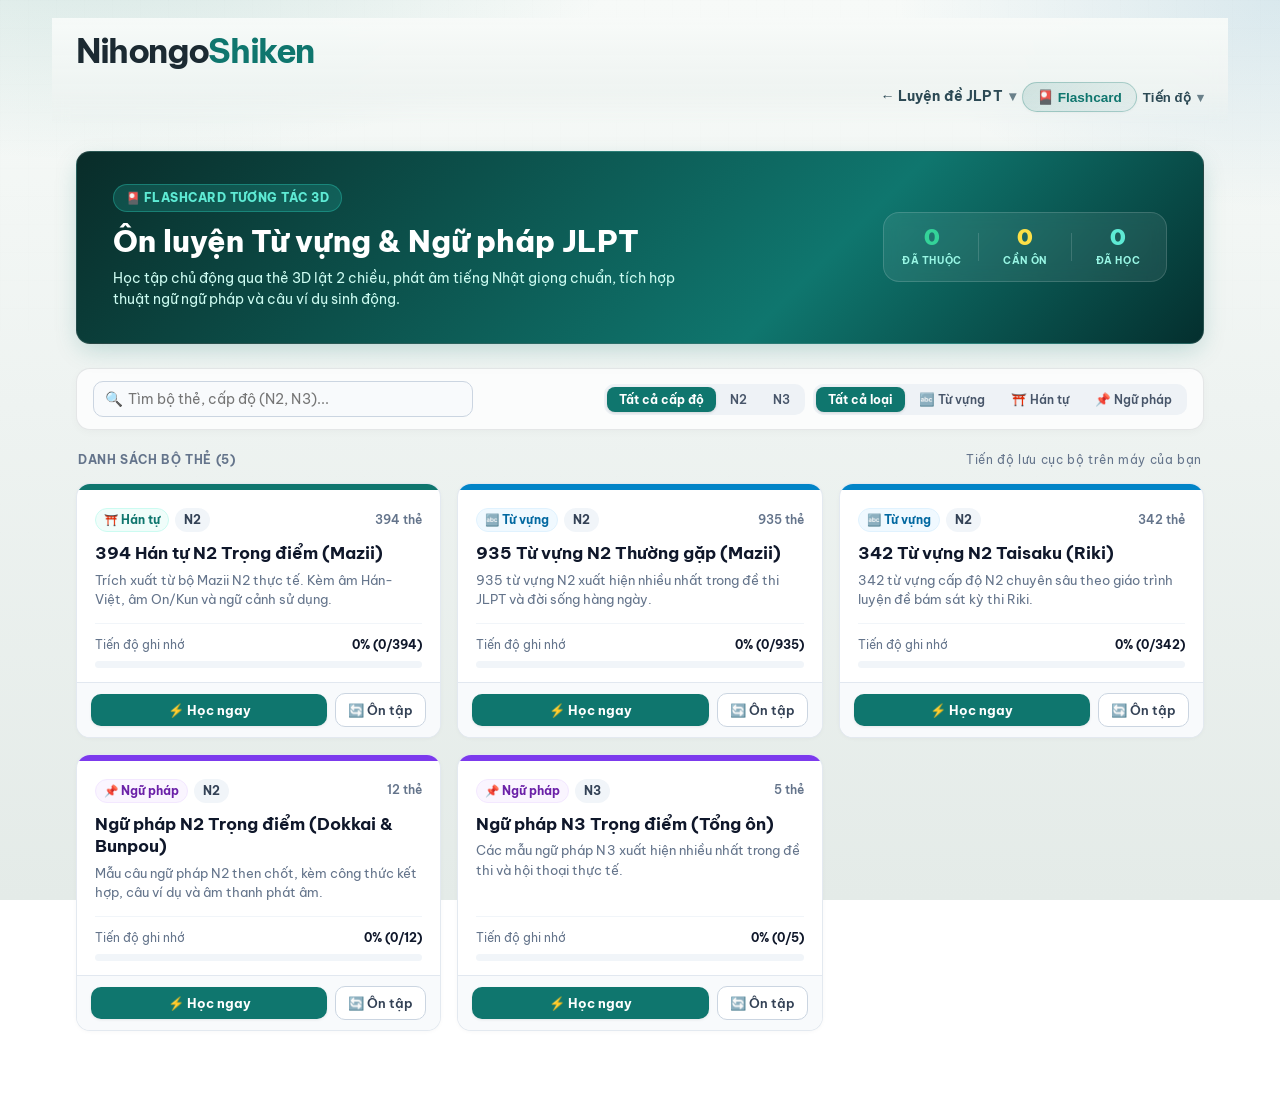
==== flashcards.html @ 757c91d2 "feat: tich hop tinh nang Flashcards 3D hoc tu vung, ngu phap va he thong danh gia SRS" ====
<!DOCTYPE html>
<html lang="vi">
<head>
  <meta charset="UTF-8">
  <meta name="viewport" content="width=device-width, initial-scale=1.0">
  <title>Flashcard Học Từ Vựng & Ngữ Pháp | NihongoShiken</title>
  <meta name="description" content="Ôn luyện từ vựng, Hán tự và ngữ pháp tiếng Nhật JLPT qua thẻ Flashcard 3D thông minh, phát âm tiếng Nhật và lặp lại ngắt quãng (SRS).">
  <link rel="icon" type="image/svg+xml" href="data:image/svg+xml,%3Csvg xmlns='http://www.w3.org/2000/svg' viewBox='0 0 64 64'%3E%3Crect width='64' height='64' rx='14' fill='%230f766e'/%3E%3Ctext x='32' y='42' text-anchor='middle' fill='white' font-size='20' font-family='Segoe UI,sans-serif' font-weight='700'%3EN3%3C/text%3E%3C/svg%3E">
  
  <link rel="preconnect" href="https://fonts.googleapis.com">
  <link rel="preconnect" href="https://fonts.gstatic.com" crossorigin>
  <link href="https://fonts.googleapis.com/css2?family=Be+Vietnam+Pro:wght@400;500;600;700;800&family=Zen+Kaku+Gothic+New:wght@400;500;700;900&display=swap" rel="stylesheet">
  
  <link rel="stylesheet" href="css/styles.css?v=20261010_01">
  <link rel="stylesheet" href="css/flashcards.css?v=20261010_01">
</head>
<body>
  <div class="app fc-app">

    <!-- ======================================================== -->
    <!-- SITE HEADER -->
    <!-- ======================================================== -->
    <header class="site-header">
      <div class="brand" id="brand" onclick="location.href='index.html'" title="Về trang chủ đề thi">
        <h1>Nihongo<span>Shiken</span></h1>
      </div>

      <nav class="top-nav" id="top-nav" aria-label="Điều hướng Flashcard">
        <div class="header-tools">
          <a href="index.html" class="nav-trigger" style="text-decoration:none;">← Luyện đề JLPT</a>
          <button type="button" class="nav-link-flashcard" style="cursor:default;">🎴 Flashcard</button>

          <div class="nav-group nav-group-tools" id="progress-menu-group">
            <button type="button" class="nav-trigger" id="btn-progress-trigger">Tiến độ</button>
            <div class="nav-list nav-list-tools">
              <button type="button" class="nav-link nav-link-tool" id="btn-export-progress">
                <span class="nav-link-title">💾 Xuất sao lưu</span>
              </button>
              <button type="button" class="nav-link nav-link-tool" id="btn-import-progress">
                <span class="nav-link-title">📥 Nhập tiến độ</span>
              </button>
            </div>
          </div>
          <input type="file" id="progress-import-file" accept="application/json,.json" hidden>
        </div>
      </nav>
    </header>

    <!-- ======================================================== -->
    <!-- HERO BANNER -->
    <!-- ======================================================== -->
    <section class="fc-hero">
      <div class="fc-hero-text">
        <div class="fc-hero-badge">🎴 Flashcard Tương Tác 3D</div>
        <h2 class="fc-hero-title">Ôn luyện Từ vựng & Ngữ pháp JLPT</h2>
        <p class="fc-hero-desc">
          Học tập chủ động qua thẻ 3D lật 2 chiều, phát âm tiếng Nhật giọng chuẩn, tích hợp thuật ngữ ngữ pháp và câu ví dụ sinh động.
        </p>
      </div>

      <div class="fc-stats-widget">
        <div class="fc-stat-col ok">
          <div class="fc-stat-num" id="stat-mastered">0</div>
          <div class="fc-stat-label">Đã thuộc</div>
        </div>
        <div class="fc-stat-divider"></div>
        <div class="fc-stat-col warn">
          <div class="fc-stat-num" id="stat-learning">0</div>
          <div class="fc-stat-label">Cần ôn</div>
        </div>
        <div class="fc-stat-divider"></div>
        <div class="fc-stat-col info">
          <div class="fc-stat-num" id="stat-total-learned">0</div>
          <div class="fc-stat-label">Đã học</div>
        </div>
      </div>
    </section>

    <!-- ======================================================== -->
    <!-- TOOLBAR: SEARCH & FILTERS -->
    <!-- ======================================================== -->
    <section class="fc-toolbar">
      <div class="fc-search-wrap">
        <span class="fc-search-icon">🔍</span>
        <input 
          type="text" 
          id="search-input" 
          class="fc-search-input" 
          placeholder="Tìm bộ thẻ, cấp độ (N2, N3)..."
          autocomplete="off"
        >
      </div>

      <div class="fc-filters">
        <!-- Level Filter -->
        <div class="fc-pill-group">
          <button type="button" class="fc-pill-btn filter-btn-level active" data-level="all">Tất cả cấp độ</button>
          <button type="button" class="fc-pill-btn filter-btn-level" data-level="N2">N2</button>
          <button type="button" class="fc-pill-btn filter-btn-level" data-level="N3">N3</button>
        </div>

        <!-- Type Filter -->
        <div class="fc-pill-group">
          <button type="button" class="fc-pill-btn filter-btn-type active" data-type="all">Tất cả loại</button>
          <button type="button" class="fc-pill-btn filter-btn-type" data-type="vocabulary">🔤 Từ vựng</button>
          <button type="button" class="fc-pill-btn filter-btn-type" data-type="kanji">⛩️ Hán tự</button>
          <button type="button" class="fc-pill-btn filter-btn-type" data-type="grammar">📌 Ngữ pháp</button>
        </div>
      </div>
    </section>

    <!-- ======================================================== -->
    <!-- DECKS LIST -->
    <!-- ======================================================== -->
    <div class="fc-section-head">
      <span>Danh Sách Bộ Thẻ (<span id="visible-count">0</span>)</span>
      <span style="font-weight: normal; text-transform: none;">Tiến độ lưu cục bộ trên máy của bạn</span>
    </div>

    <div class="fc-grid" id="decks-container">
      <!-- Injected by js/flashcards.js -->
    </div>

    <!-- Empty State -->
    <div class="fc-empty-box" id="empty-state" style="display: none;">
      <div class="fc-empty-icon">🔍</div>
      <h3 class="fc-empty-title">Không tìm thấy bộ thẻ nào</h3>
      <p class="fc-empty-desc">Vui lòng thay đổi từ khóa hoặc bỏ lọc cấp độ / loại thẻ.</p>
      <button type="button" class="fc-btn-study" id="btn-reset-filters" style="display:inline-flex; width:auto; margin:0 auto;">
        Xem tất cả bộ thẻ
      </button>
    </div>

  </div>

  <!-- ======================================================== -->
  <!-- MODAL: INTERACTIVE FLASHCARD STUDY PLAYER -->
  <!-- ======================================================== -->
  <div class="fc-modal-overlay hidden" id="study-modal">
    <div class="fc-player-modal">
      
      <!-- Player Header -->
      <div class="fc-player-head">
        <div class="fc-player-info">
          <span class="fc-badge" id="player-badge"></span>
          <div class="fc-player-titles">
            <h3 id="player-deck-title">Đang tải...</h3>
            <div class="fc-player-sub" id="player-counter">Thẻ 1 / 10</div>
          </div>
        </div>

        <div class="fc-player-tools">
          <!-- Direction toggle -->
          <button type="button" class="fc-btn-tool" id="btn-toggle-direction" title="Đổi mặt câu hỏi">
            ⇄ <span id="label-direction">Nhật ➔ Việt</span>
          </button>

          <!-- Help Shortcuts Button & Popover -->
          <div style="position: relative;">
            <button type="button" class="fc-btn-tool icon-only" id="btn-help-shortcuts" title="Xem phím tắt">?</button>
            <div class="fc-popover hidden" id="help-popover">
              <div class="fc-popover-head">
                <span>💡 Phím tắt học thẻ</span>
                <button type="button" class="fc-btn-close" id="btn-close-help" style="padding:0; font-size:1rem;">&times;</button>
              </div>
              <div class="fc-popover-row">
                <span>Lật mặt thẻ:</span>
                <span class="fc-kbd">Space / Click</span>
              </div>
              <div class="fc-popover-row">
                <span>Thẻ trước / sau:</span>
                <span class="fc-kbd">← / →</span>
              </div>
              <div style="border-top:1px solid #f1f5f9; padding-top:6px; display:flex; flex-direction:column; gap:6px;">
                <div style="font-size:0.68rem; font-weight:700; color:#94a3b8; text-transform:uppercase;">Đánh giá nhớ:</div>
                <div class="fc-popover-row">
                  <span>🔴 Chưa thuộc:</span>
                  <span class="fc-kbd">Phím 1</span>
                </div>
                <div class="fc-popover-row">
                  <span>🟡 Chưa chắc:</span>
                  <span class="fc-kbd">Phím 2</span>
                </div>
                <div class="fc-popover-row">
                  <span>🟢 Đã thuộc:</span>
                  <span class="fc-kbd">Phím 3</span>
                </div>
              </div>
              <div class="fc-popover-row" style="border-top:1px solid #f1f5f9; padding-top:6px;">
                <span>Thoát:</span>
                <span class="fc-kbd">Esc</span>
              </div>
            </div>
          </div>

          <!-- Close button -->
          <button type="button" class="fc-btn-close" id="btn-close-player" title="Đóng">&times;</button>
        </div>
      </div>

      <!-- Slim Progress Bar -->
      <div class="fc-player-bar-wrap">
        <div class="fc-player-bar" id="player-progress-bar" style="width: 10%;"></div>
      </div>

      <!-- Player Stage -->
      <div class="fc-player-stage">
        
        <!-- Center Stage: [ < ] [ 3D Flashcard ] [ > ] -->
        <div class="fc-card-row">
          <button type="button" class="fc-nav-arrow" id="btn-prev-card" title="Thẻ trước (←)" aria-label="Thẻ trước">‹</button>

          <div class="fc-flip-card" id="flashcard-element">
            
            <!-- FRONT SIDE -->
            <div class="fc-card-face front" id="card-front">
              <div class="fc-face-top">
                <span class="fc-tag-face">MẶT TRƯỚC</span>
                <span>Bấm vào thẻ hoặc phím Space để lật</span>
              </div>

              <div class="fc-face-center">
                <div class="fc-term-display" id="card-term"></div>
                <div class="fc-hint-display" id="card-front-hint"></div>
              </div>

              <div>
                <button type="button" class="fc-btn-speak" id="btn-speak-front">
                  <span>🔊 Phát âm (Audio)</span>
                </button>
              </div>
            </div>

            <!-- BACK SIDE -->
            <div class="fc-card-face back" id="card-back">
              <div class="fc-face-top">
                <span class="fc-tag-face back-tag">MẶT SAU (KẾT QUẢ)</span>
                <button type="button" class="fc-btn-tool icon-only" id="btn-speak-back" title="Nghe phát âm">🔊</button>
              </div>

              <div class="fc-back-body">
                <div class="fc-reading-display" id="card-reading"></div>
                <div class="fc-hanviet-tag" id="card-hanviet-wrap" style="display:none;">
                  Âm Hán-Việt: <span id="card-hanviet"></span>
                </div>
                <div class="fc-meaning-display" id="card-meaning"></div>

                <!-- Grammar rule -->
                <div class="fc-formation-box" id="card-formation-wrap" style="display:none;">
                  <div class="fc-formation-title">📌 Cách kết hợp:</div>
                  <div class="fc-formation-text" id="card-formation"></div>
                </div>

                <!-- Example Sentence with dedicated audio button -->
                <div class="fc-example-box" id="card-example-wrap" style="display:none;">
                  <div class="fc-example-head">
                    <div class="fc-example-ja" id="card-example-ja"></div>
                    <button type="button" class="fc-btn-speak-ex" id="btn-speak-example" title="Nghe câu ví dụ">
                      <span>🔊 Đọc ví dụ</span>
                    </button>
                  </div>
                  <div class="fc-example-vi" id="card-example-vi"></div>
                </div>
              </div>

              <div class="fc-flip-hint">Bấm vào thẻ để lật lại mặt trước</div>
            </div>

          </div>

          <button type="button" class="fc-nav-arrow" id="btn-next-card" title="Thẻ tiếp theo (→)" aria-label="Thẻ sau">›</button>
        </div>

        <!-- 3 Equal-Width Rating Buttons Row (Matching card width) -->
        <div class="fc-ratings-row">
          <button type="button" class="fc-rating-btn again" id="btn-rating-again">
            <span class="fc-rating-title">🔴 Chưa thuộc</span>
            <span class="fc-rating-sub">Học lại</span>
          </button>

          <button type="button" class="fc-rating-btn hard" id="btn-rating-hard">
            <span class="fc-rating-title">🟡 Chưa chắc</span>
            <span class="fc-rating-sub">Ôn thêm</span>
          </button>

          <button type="button" class="fc-rating-btn good" id="btn-rating-good">
            <span class="fc-rating-title">🟢 Đã thuộc</span>
            <span class="fc-rating-sub">Đã nhớ</span>
          </button>
        </div>

      </div>

    </div>
  </div>

  <script src="js/flashcards.js?v=20261010_02"></script>
</body>
</html>
---- css/styles.css ----
:root {
  --ink: #1c2a32;
  --ink-soft: #3d4f5a;
  --muted: #6b7c86;
  --paper: #eef3f1;
  --paper-2: #e4ebe8;
  --surface: rgba(255, 255, 255, 0.78);
  --surface-solid: #fbfcfc;
  --line: rgba(28, 42, 50, 0.1);
  --accent: #0f766e;
  --accent-deep: #0b5f59;
  --accent-wash: rgba(15, 118, 110, 0.12);
  --ok: #1f7a4d;
  --ok-bg: rgba(31, 122, 77, 0.12);
  --bad: #c2410c;
  --bad-bg: rgba(194, 65, 12, 0.12);
  --kanji: #0f766e;
  --vocab: #0369a1;
  --grammar: #7c3aed;
  --radius: 14px;
  --font-ui: "Be Vietnam Pro", "Segoe UI", "Helvetica Neue", Arial, sans-serif;
  --font-ja: "Zen Kaku Gothic New", "Hiragino Sans", "Noto Sans JP", Meiryo, sans-serif;
  --ease: cubic-bezier(0.22, 1, 0.36, 1);
}

* {
  box-sizing: border-box;
  margin: 0;
  padding: 0;
}

html {
  scroll-behavior: smooth;
}

body {
  font-family: var(--font-ui);
  color: var(--ink);
  line-height: 1.55;
  min-height: 100vh;
  background:
    radial-gradient(900px 420px at 8% -10%, rgba(15, 118, 110, 0.16), transparent 60%),
    radial-gradient(700px 380px at 100% 0%, rgba(3, 105, 161, 0.12), transparent 55%),
    linear-gradient(180deg, #f7faf8 0%, var(--paper) 45%, var(--paper-2) 100%);
  background-attachment: fixed;
}

body::before {
  content: "";
  position: fixed;
  inset: 0;
  pointer-events: none;
  opacity: 0.35;
  background-image:
    linear-gradient(rgba(28, 42, 50, 0.03) 1px, transparent 1px),
    linear-gradient(90deg, rgba(28, 42, 50, 0.03) 1px, transparent 1px);
  background-size: 28px 28px;
  mask-image: linear-gradient(180deg, rgba(0, 0, 0, 0.55), transparent 85%);
}

.app {
  position: relative;
  z-index: 1;
  width: 100%;
  margin: 0 auto;
  padding: 28px 18px 64px;
}

.site-header {
  display: flex;
  flex-wrap: wrap;
  align-items: flex-end;
  justify-content: space-between;
  gap: 12px 20px;
  margin-bottom: 28px;
  animation: rise 0.55s var(--ease) both;
  position: sticky;
  top: 0;
  z-index: 30;
  padding: 14px 0 10px;
  background: linear-gradient(
    180deg,
    rgba(247, 250, 248, 0.96) 0%,
    rgba(238, 243, 241, 0.94) 70%,
    rgba(238, 243, 241, 0) 100%
  );
  backdrop-filter: blur(8px);
  margin-left: -18px;
  margin-right: -18px;
  padding-left: 18px;
  padding-right: 18px;
}

.brand {
  cursor: pointer;
  user-select: none;
}

.brand h1 {
  font-family: var(--font-ui);
  font-size: clamp(1.7rem, 4vw, 2.15rem);
  font-weight: 700;
  letter-spacing: -0.04em;
  line-height: 1.1;
  color: var(--ink);
}

.brand h1 span {
  color: var(--accent);
}

.header-meta {
  font-size: 0.84rem;
  color: var(--muted);
  background: transparent;
  border: 0;
  padding: 0;
}

.header-ai-notice {
  flex: 1 1 auto;
  font-size: 0.72rem;
  font-weight: 600;
  line-height: 1.25;
  color: #fde047;
  background: #b91c1c;
  padding: 4px 8px;
  border-radius: 4px;
  text-align: center;
  max-width: max-content;
}

.header-tools {
  width: auto;
  display: flex;
  gap: 6px;
  align-items: center;
  justify-content: flex-end;
  margin-left: auto;
}

.nav-group-tools .nav-trigger {
  font-size: 0.82rem;
}

.nav-list-tools {
  min-width: 140px;
  width: 160px;
  max-width: 220px;
  padding: 6px 8px;
}

.nav-link-tool {
  border-bottom: 0;
  margin-bottom: 0;
}

.top-nav {
  width: 100%;
  flex: 1 1 100%;
  display: flex;
  align-items: flex-start;
  justify-content: space-between;
  gap: 10px 14px;
  order: 3;
}

.top-nav-links {
  display: flex;
  flex-wrap: wrap;
  gap: 14px;
}

.nav-group {
  position: relative;
  min-width: 0;
}

.nav-trigger {
  width: auto;
  border: 0;
  background: transparent;
  text-align: left;
  cursor: pointer;
  padding: 4px 0;
  font-size: 0.88rem;
  font-weight: 700;
  color: #2c4954;
  user-select: none;
  letter-spacing: 0.01em;
  border-bottom: 1px solid transparent;
  transition: color 0.14s var(--ease), border-color 0.14s var(--ease);
}

.nav-trigger::after {
  content: "▾";
  margin-left: 6px;
  color: #6a808a;
  font-weight: 800;
}

.nav-group.open .nav-trigger {
  color: var(--accent-deep);
  border-bottom-color: rgba(15, 118, 110, 0.35);
}

.nav-list {
  position: absolute;
  left: 0;
  top: 100%;
  z-index: 35;
  width: max-content;
  max-width: min(95vw, 1140px);
  max-height: calc(85vh - 60px);
  border: 1px solid var(--line);
  border-radius: 12px;
  background: #ffffff;
  box-shadow: 0 16px 36px rgba(28, 42, 50, 0.16);
  padding: 12px 14px;
  display: none;
  overflow-y: auto;
  overflow-x: auto;
}

.nav-group.open .nav-list {
  display: flex;
  flex-direction: row;
  align-items: flex-start;
  gap: 16px;
}

.nav-list-tools {
  left: auto;
  right: 0;
  min-width: 140px;
  width: 160px;
  max-width: 220px;
  padding: 6px 8px;
  flex-direction: column !important;
}

.nav-link {
  width: 100%;
  display: flex;
  align-items: baseline;
  gap: 8px;
  border: 0;
  background: transparent;
  text-align: left;
  padding: 6px 6px;
  border-radius: 4px;
  cursor: pointer;
  color: #30454f;
  break-inside: avoid;
  margin-bottom: 2px;
  border-bottom: 1px dashed rgba(28, 42, 50, 0.08);
  transition: all 0.14s var(--ease);
}

.nav-link:hover {
  background: #f0fdf4;
  color: var(--accent-deep);
  border-bottom-color: transparent;
}

.nav-link-title {
  font-size: 0.81rem;
  font-weight: 600;
  color: inherit;
  white-space: normal;
  word-break: break-word;
  overflow-wrap: anywhere;
  line-height: 1.35;
}

.nav-topic {
  min-width: 200px;
  max-width: 260px;
  flex: 0 0 auto;
}

.nav-topic + .nav-topic {
  margin-top: 0;
  border-left: 1px solid rgba(28, 42, 50, 0.09);
  padding-left: 16px;
}

.nav-topic-title {
  font-size: 0.74rem;
  text-transform: uppercase;
  letter-spacing: 0.05em;
  color: var(--muted);
  margin: 0 0 6px;
  padding-bottom: 4px;
  border-bottom: 1px solid rgba(28, 42, 50, 0.07);
  font-weight: 700;
}

.nav-topic-list {
  display: flex;
  flex-direction: column;
  gap: 2px;
}

.view {
  display: none;
}

.view.active {
  display: block;
  animation: rise 0.45s var(--ease) both;
}

.track-block {
  margin-bottom: 8px;
}

.track-title {
  font-size: 1.2rem;
  font-weight: 700;
  letter-spacing: -0.02em;
  margin-bottom: 4px;
}

.track-desc {
  font-size: 0.9rem;
  color: var(--muted);
  margin-bottom: 22px;
}

.topic-block {
  margin-bottom: 22px;
}

.topic-title {
  display: inline-flex;
  align-items: center;
  gap: 8px;
  font-size: 0.78rem;
  font-weight: 700;
  letter-spacing: 0.08em;
  text-transform: uppercase;
  color: var(--ink-soft);
  margin-bottom: 10px;
}

.topic-title::before {
  content: "";
  width: 10px;
  height: 10px;
  border-radius: 3px;
  background: var(--accent);
}

.topic-block[data-topic="kanji"] .topic-title::before { background: var(--kanji); }
.topic-block[data-topic="vocabulary"] .topic-title::before { background: var(--vocab); }
.topic-block[data-topic="grammar"] .topic-title::before { background: var(--grammar); }

.exam-grid {
  display: grid;
  grid-template-columns: repeat(auto-fill, minmax(240px, 1fr));
  gap: 12px;
}

.exam-card {
  position: relative;
  overflow: hidden;
  display: block;
  background: var(--surface-solid);
  border: 1px solid var(--line);
  border-radius: var(--radius);
  padding: 16px 16px 14px;
  text-align: left;
  cursor: pointer;
  width: 100%;
  font: inherit;
  color: inherit;
  transition: transform 0.22s var(--ease), border-color 0.22s var(--ease), box-shadow 0.22s var(--ease);
}

.exam-card:focus {
  outline: none;
}

.exam-card:focus-visible {
  box-shadow: 0 0 0 3px var(--accent-wash);
  border-color: rgba(15, 118, 110, 0.45);
}

.exam-card::before {
  content: "";
  position: absolute;
  left: 0;
  top: 0;
  bottom: 0;
  width: 4px;
  background: var(--accent);
}

.exam-card[data-topic="kanji"]::before { background: var(--kanji); }
.exam-card[data-topic="vocabulary"]::before { background: var(--vocab); }
.exam-card[data-topic="grammar"]::before { background: var(--grammar); }

.exam-card:hover {
  transform: translateY(-2px);
  border-color: rgba(15, 118, 110, 0.35);
  box-shadow: 0 12px 28px rgba(28, 42, 50, 0.08);
}

.exam-card:active {
  transform: translateY(0);
}

.exam-card h3 {
  font-size: 0.98rem;
  font-weight: 600;
  letter-spacing: -0.01em;
  margin-bottom: 10px;
  padding-right: 8px;
  line-height: 1.35;
}

.exam-code {
  appearance: none;
  display: inline-block;
  font-size: 0.72rem;
  font-weight: 700;
  letter-spacing: 0.04em;
  color: var(--accent-deep);
  background: var(--accent-wash);
  border: 1px solid rgba(15, 118, 110, 0.2);
  border-radius: 6px;
  padding: 3px 8px;
  margin-bottom: 8px;
  font-family: ui-monospace, "Cascadia Code", "Consolas", monospace;
  cursor: pointer;
  transition: background 0.15s ease, color 0.15s ease, border-color 0.15s ease;
}

.exam-code:hover {
  background: rgba(15, 118, 110, 0.18);
  border-color: rgba(15, 118, 110, 0.35);
}

.exam-code.copied {
  color: var(--ok);
  background: var(--ok-bg);
  border-color: rgba(31, 122, 77, 0.35);
}

.exam-card .exam-code {
  position: relative;
  z-index: 1;
  margin-bottom: 8px;
}

.quiz-code {
  margin-bottom: 0;
}

.exam-card .meta {
  font-size: 0.82rem;
  color: var(--muted);
  display: flex;
  flex-wrap: wrap;
  justify-content: space-between;
  gap: 6px 12px;
}

.exam-card .score {
  font-weight: 700;
  color: var(--ok);
}

.exam-card .score.empty {
  color: var(--muted);
  font-weight: 500;
}

.progress-bar {
  margin-top: 12px;
  height: 5px;
  background: rgba(28, 42, 50, 0.08);
  border-radius: 999px;
  overflow: hidden;
  display: flex;
}

.progress-bar .ok {
  background: var(--ok);
  height: 100%;
}

.progress-bar .bad {
  background: var(--bad);
  height: 100%;
}

.quiz-top {
  display: flex;
  flex-direction: column;
  gap: 12px;
  margin-bottom: 14px;
}

.quiz-top-row {
  display: flex;
  flex-wrap: wrap;
  align-items: center;
  gap: 8px 10px;
}

.btn {
  appearance: none;
  border: 1px solid var(--line);
  background: var(--surface-solid);
  color: var(--ink);
  border-radius: 10px;
  padding: 9px 14px;
  font: inherit;
  font-size: 0.88rem;
  font-weight: 600;
  cursor: pointer;
  transition: background 0.18s var(--ease), border-color 0.18s var(--ease), transform 0.18s var(--ease);
}

.btn:hover:not(:disabled) {
  background: #fff;
  border-color: rgba(15, 118, 110, 0.35);
}

.btn:active:not(:disabled) {
  transform: scale(0.98);
}

.btn:disabled {
  opacity: 0.4;
  cursor: not-allowed;
}

.btn-primary {
  background: var(--accent);
  border-color: var(--accent);
  color: #fff;
}

.btn-primary:hover:not(:disabled) {
  background: var(--accent-deep);
  border-color: var(--accent-deep);
}

.btn-ghost {
  background: transparent;
}

.btn-danger {
  color: var(--bad);
  border-color: rgba(194, 65, 12, 0.25);
  background: rgba(255, 255, 255, 0.55);
  font-family: var(--font-ui);
  white-space: nowrap;
}

.btn-reset-exam {
  flex-shrink: 0;
  padding: 6px 10px;
  font-size: 0.78rem;
}

.btn-copy-prompt {
  padding: 4px 9px;
  font-size: 0.72rem;
  font-weight: 600;
  border-radius: 8px;
  letter-spacing: 0.01em;
  flex-shrink: 0;
}

.quiz-title-wrap {
  display: flex;
  flex-wrap: wrap;
  align-items: center;
  gap: 8px;
  flex: 1;
  min-width: 140px;
}

.quiz-title-wrap .quiz-title {
  font-size: 1.05rem;
  font-weight: 700;
  letter-spacing: -0.02em;
}

.quiz-layout {
  display: flex;
  flex-direction: column;
  gap: 12px;
  align-items: stretch;
}

.quiz-main {
  min-width: 0;
  flex: 1;
}

.quiz-side {
  min-width: 0;
  width: 100%;
  display: flex;
  flex-direction: column;
  gap: 8px;
}

.quiz-side-bar {
  display: flex;
  flex-wrap: wrap;
  align-items: center;
  justify-content: space-between;
  gap: 8px 12px;
}

.quiz-stats {
  display: flex;
  flex-wrap: wrap;
  align-items: center;
  gap: 6px 8px;
}

.quiz-stats span {
  font-size: 0.8rem;
  color: var(--muted);
  background: var(--surface);
  border: 1px solid var(--line);
  border-radius: 8px;
  padding: 5px 10px;
}

.quiz-stats strong {
  color: var(--ink);
  font-weight: 700;
}

.quiz-stats .ok-num {
  color: var(--ok);
}

.toc {
  display: grid;
  grid-template-columns: repeat(auto-fill, minmax(34px, 1fr));
  gap: 5px;
  padding: 8px;
  width: 100%;
  max-width: 100%;
  box-sizing: border-box;
  overflow: hidden;
  background: var(--surface);
  border: 1px solid var(--line);
  border-radius: var(--radius);
  backdrop-filter: blur(8px);
}

.toc-btn {
  box-sizing: border-box;
  min-width: 0;
  width: 100%;
  aspect-ratio: 1 / 1;
  height: auto;
  min-height: 0;
  max-height: 36px;
  padding: 0;
  border-radius: 7px;
  border: 1px solid transparent;
  background: rgba(255, 255, 255, 0.7);
  font: inherit;
  font-size: 0.72rem;
  font-weight: 700;
  line-height: 1;
  cursor: pointer;
  color: var(--ink-soft);
  transition: background 0.15s var(--ease);
}

.toc-btn:hover {
  background: #fff;
}

.toc-btn.current {
  box-shadow: inset 0 0 0 2px var(--accent);
  color: var(--accent-deep);
  background: var(--accent-wash);
}

.toc-btn.correct {
  background: var(--ok-bg);
  color: var(--ok);
}

.toc-btn.incorrect {
  background: var(--bad-bg);
  color: var(--bad);
}

.toc-btn.picked {
  background: var(--accent-wash);
  color: var(--accent-deep);
}

.panel {
  background: var(--surface-solid);
  border: 1px solid var(--line);
  border-radius: calc(var(--radius) + 2px);
  padding: 20px 18px;
  box-shadow: 0 10px 30px rgba(28, 42, 50, 0.05);
}

.q-head {
  display: flex;
  align-items: center;
  justify-content: space-between;
  gap: 10px;
  margin-bottom: 12px;
}

.q-num {
  font-size: 0.78rem;
  font-weight: 800;
  letter-spacing: 0.06em;
  text-transform: uppercase;
  color: var(--accent);
  background: var(--accent-wash);
  padding: 5px 10px;
  border-radius: 8px;
}

.passage {
  background: linear-gradient(180deg, #f3f7f6, #eef4f2);
  border: 1px solid var(--line);
  border-radius: 12px;
  padding: 14px 16px;
  margin-bottom: 14px;
  font-family: var(--font-ja);
  font-size: 0.95rem;
  line-height: 1.85;
}

.passage-body {
  color: var(--ink);
}

.passage-p {
  margin: 0 0 0.9em;
}

.passage-p:last-child {
  margin-bottom: 0;
}

.passage-footnotes {
  margin-top: 14px;
  padding-top: 12px;
  border-top: 1px dashed var(--line);
  display: grid;
  grid-template-columns: repeat(2, minmax(0, 1fr));
  gap: 6px 20px;
}

.passage-footnotes-label {
  grid-column: 1 / -1;
  font-size: 0.72rem;
  font-weight: 700;
  letter-spacing: 0.06em;
  text-transform: uppercase;
  color: var(--muted);
  margin-bottom: 2px;
  font-family: var(--font-ui);
}

.passage-footnote {
  font-size: 0.88rem;
  line-height: 1.65;
  color: var(--ink-soft);
  padding-left: 0.35em;
}

.passage-label {
  font-size: 0.72rem;
  font-weight: 700;
  letter-spacing: 0.06em;
  text-transform: uppercase;
  color: var(--muted);
  margin-bottom: 6px;
  font-family: var(--font-ui);
}

.q-text {
  font-family: var(--font-ja);
  font-size: 1.12rem;
  font-weight: 500;
  margin-bottom: 18px;
  word-break: break-word;
  line-height: 1.7;
}

.q-text u,
.passage-body u {
  text-decoration: underline;
  text-underline-offset: 4px;
  text-decoration-thickness: 2px;
  font-weight: 600;
}

.options {
  display: grid;
  grid-template-columns: 1fr 1fr;
  gap: 9px;
}

.option {
  display: flex;
  align-items: flex-start;
  gap: 12px;
  width: 100%;
  min-width: 0;
  text-align: left;
  border: 1px solid var(--line);
  background: #fff;
  border-radius: 12px;
  padding: 13px 14px;
  font: inherit;
  font-family: var(--font-ja);
  cursor: pointer;
  transition: border-color 0.15s var(--ease), background 0.15s var(--ease), transform 0.15s var(--ease);
}

.option:hover:not(:disabled) {
  border-color: rgba(15, 118, 110, 0.45);
  background: #f3faf8;
  transform: none;
}

.option:disabled {
  cursor: default;
}

.option .idx {
  flex: 0 0 auto;
  width: 26px;
  height: 26px;
  border-radius: 8px;
  background: #eef3f1;
  display: inline-flex;
  align-items: center;
  justify-content: center;
  font-size: 0.78rem;
  font-weight: 800;
  color: var(--muted);
  font-family: var(--font-ui);
}

.option .label {
  flex: 1;
  min-width: 0;
  padding-top: 1px;
}

.option.correct {
  background: var(--ok-bg);
  border-color: rgba(31, 122, 77, 0.35);
}

.option.correct .idx {
  background: var(--ok);
  color: #fff;
}

.option.incorrect {
  background: var(--bad-bg);
  border-color: rgba(194, 65, 12, 0.35);
}

.option.incorrect .idx {
  background: var(--bad);
  color: #fff;
}

.option.dim {
  opacity: 0.5;
}

.option.picked {
  background: var(--accent-wash);
  border-color: rgba(15, 118, 110, 0.4);
}

.option.picked .idx {
  background: var(--accent);
  color: #fff;
}

.explain {
  display: none;
  margin-top: 18px;
  padding: 14px;
  border-radius: 12px;
  background: linear-gradient(180deg, #f7faf9, #eef4f2);
  border: 1px solid var(--line);
}

.explain.show {
  display: block;
  animation: rise 0.35s var(--ease) both;
}

.explain h4 {
  font-size: 0.75rem;
  font-weight: 800;
  letter-spacing: 0.06em;
  text-transform: uppercase;
  margin-bottom: 0;
  color: var(--muted);
}

.explain-head {
  display: flex;
  align-items: center;
  justify-content: space-between;
  gap: 10px;
  margin-bottom: 8px;
}

.btn-speak {
  padding: 4px 9px;
  font-size: 0.72rem;
  border-radius: 8px;
  flex-shrink: 0;
}

.listening-box {
  margin: 0 0 16px;
  padding: 14px;
  border-radius: 12px;
  border: 1px solid var(--line);
  background: linear-gradient(180deg, #f8fbfa, #eef5f2);
}

.listening-image {
  display: block;
  width: 100%;
  max-height: 280px;
  object-fit: contain;
  margin-bottom: 12px;
  border-radius: 8px;
  background: #fff;
}

.listening-controls {
  display: flex;
  flex-wrap: wrap;
  align-items: center;
  gap: 12px;
}

.listening-audio {
  width: min(100%, 360px);
}

.listening-hint {
  font-size: 0.82rem;
  color: var(--muted);
  line-height: 1.4;
}

.transcript {
  margin-top: 16px;
  padding: 14px;
  border-radius: 12px;
  border: 1px dashed var(--line);
  background: #fff;
}

.transcript-head {
  display: flex;
  align-items: center;
  justify-content: space-between;
  gap: 10px;
  margin-bottom: 10px;
}

.transcript-head .passage-label {
  margin-bottom: 0;
}

.transcript-line {
  margin: 0;
  line-height: 1.65;
  font-size: 0.98rem;
}

.transcript-turn {
  margin: 0 0 0.85em;
}

.transcript-turn:last-child {
  margin-bottom: 0;
}

.transcript-vi {
  margin: 0.15em 0 0;
  font-size: 0.86rem;
  line-height: 1.5;
  color: var(--muted);
}

.explain-body {
  font-size: 0.92rem;
  white-space: pre-wrap;
  word-break: break-word;
  color: var(--ink-soft);
}

.quiz-nav {
  display: flex;
  justify-content: space-between;
  gap: 10px;
  margin-top: 14px;
}

.status-banner {
  padding: 18px;
  border-radius: var(--radius);
  background: var(--surface);
  border: 1px solid var(--line);
  color: var(--muted);
}

.error {
  color: var(--bad);
}

@keyframes rise {
  from {
    opacity: 0;
    transform: translateY(8px);
  }
  to {
    opacity: 1;
    transform: translateY(0);
  }
}

@media (min-width: 720px) {
  .app {
    padding: 40px 24px 80px;
  }

  .site-header {
    margin-left: -24px;
    margin-right: -24px;
    padding-left: 24px;
    padding-right: 24px;
  }

  .panel {
    padding: 24px 22px;
  }

  .option {
    min-height: 52px;
  }

  .q-text {
    font-size: 1.18rem;
  }
}

@media (min-width: 800px) {
  .toc {
    grid-template-columns: repeat(var(--toc-cols, 25), minmax(0, 1fr));
  }

  .toc-btn {
    max-height: 38px;
  }
}

@media (max-width: 799px) {
  .top-nav {
    width: 100%;
    flex-direction: column;
    align-items: stretch;
    gap: 8px;
  }

  .header-tools {
    justify-content: flex-end;
    gap: 6px;
  }

  .top-nav-links {
    gap: 12px;
  }

  .nav-group {
    flex: 0 1 auto;
  }

  .nav-list {
    left: 0;
    right: auto;
    width: max-content;
    max-width: min(94vw, calc(100vw - 20px));
    min-width: 0;
    padding: 10px 12px;
  }

  .nav-group.open .nav-list {
    display: flex;
    flex-direction: row;
    align-items: flex-start;
    gap: 12px;
    overflow-x: auto;
    -webkit-overflow-scrolling: touch;
  }

  .nav-topic {
    min-width: 180px;
    max-width: 220px;
    flex: 0 0 auto;
  }

  .nav-topic + .nav-topic {
    margin-top: 0;
    border-left: 1px solid rgba(28, 42, 50, 0.08);
    padding-left: 12px;
  }

  .nav-link {
    width: 100%;
  }

  .nav-link-title {
    color: #2f4650;
  }

  .passage-footnotes {
    grid-template-columns: 1fr;
  }

  .option {
    padding: 12px 10px;
    gap: 8px;
  }

  .option .idx {
    width: 22px;
    height: 22px;
    font-size: 0.72rem;
  }
}

/* ========================================================
   FLASHCARD INTEGRATION STYLES
   ======================================================== */
.nav-link-flashcard {
  display: inline-flex;
  align-items: center;
  gap: 6px;
  text-decoration: none;
  background: linear-gradient(135deg, rgba(15, 118, 110, 0.14), rgba(15, 118, 110, 0.05));
  color: var(--accent);
  font-weight: 700;
  font-size: 0.85rem;
  border: 1px solid rgba(15, 118, 110, 0.28);
  border-radius: 999px;
  padding: 6px 14px;
  transition: all 0.2s var(--ease);
  box-shadow: 0 1px 3px rgba(0, 0, 0, 0.04);
}

.nav-link-flashcard:hover {
  background: var(--accent);
  color: #fff;
  border-color: var(--accent);
  transform: translateY(-1px);
  box-shadow: 0 4px 12px rgba(15, 118, 110, 0.28);
}

.flashcard-callout-banner {
  display: flex;
  align-items: center;
  justify-content: space-between;
  gap: 16px;
  background: linear-gradient(135deg, #0f766e 0%, #115e59 60%, #042f2e 100%);
  color: #fff;
  border-radius: var(--radius);
  padding: 16px 20px;
  margin-bottom: 24px;
  box-shadow: 0 4px 16px rgba(15, 118, 110, 0.18);
  border: 1px solid rgba(255, 255, 255, 0.12);
  animation: rise 0.4s var(--ease) both;
}

.callout-content {
  display: flex;
  align-items: center;
  gap: 14px;
}

.callout-badge {
  background: #34d399;
  color: #064e3b;
  font-size: 0.7rem;
  font-weight: 800;
  padding: 3px 8px;
  border-radius: 6px;
  text-transform: uppercase;
  letter-spacing: 0.05em;
  flex-shrink: 0;
}

.callout-text strong {
  display: block;
  font-size: 0.98rem;
  font-weight: 700;
  color: #ffffff;
}

.callout-text p {
  font-size: 0.82rem;
  color: #ccfbf1;
  margin-top: 2px;
}

.btn-callout {
  display: inline-flex;
  align-items: center;
  gap: 6px;
  text-decoration: none;
  background: #ffffff;
  color: #0f766e;
  font-weight: 700;
  font-size: 0.84rem;
  padding: 8px 16px;
  border-radius: 10px;
  flex-shrink: 0;
  box-shadow: 0 2px 6px rgba(0, 0, 0, 0.1);
  transition: all 0.2s var(--ease);
}

.btn-callout:hover {
  background: #f0fdfa;
  transform: translateY(-1px);
  box-shadow: 0 4px 10px rgba(0, 0, 0, 0.15);
}

@media (max-width: 640px) {
  .flashcard-callout-banner {
    flex-direction: column;
    align-items: flex-start;
    padding: 14px 16px;
    gap: 12px;
  }
  .btn-callout {
    width: 100%;
    justify-content: center;
  }
}
---- css/flashcards.css ----
/* ========================================================
   NIHONGOSHIKEN FLASHCARDS - NATIVE STYLESHEET
   Zero-dependency, high performance, responsive, 3D flip card
   ======================================================== */

/* App Container */
.fc-app {
  max-width: 1160px;
  margin: 0 auto;
  padding: 18px 16px 64px;
}

/* Hero Section */
.fc-hero {
  position: relative;
  overflow: hidden;
  border-radius: var(--radius);
  background: linear-gradient(135deg, #092c29 0%, #0f766e 65%, #042f2e 100%);
  color: #ffffff;
  padding: 28px 24px;
  margin-bottom: 24px;
  box-shadow: 0 8px 24px -4px rgba(15, 118, 110, 0.25);
  border: 1px solid rgba(255, 255, 255, 0.12);
  display: flex;
  flex-direction: column;
  gap: 20px;
}

@media (min-width: 768px) {
  .fc-hero {
    flex-direction: row;
    align-items: center;
    justify-content: space-between;
    padding: 32px 36px;
  }
}

.fc-hero-text {
  max-width: 600px;
}

.fc-hero-badge {
  display: inline-flex;
  align-items: center;
  gap: 6px;
  background: rgba(45, 212, 191, 0.18);
  color: #5eead4;
  border: 1px solid rgba(45, 212, 191, 0.35);
  border-radius: 999px;
  padding: 4px 12px;
  font-size: 0.72rem;
  font-weight: 800;
  letter-spacing: 0.04em;
  text-transform: uppercase;
  margin-bottom: 10px;
}

.fc-hero-title {
  font-size: 1.6rem;
  font-weight: 800;
  line-height: 1.25;
  color: #ffffff;
  margin-bottom: 8px;
}

@media (min-width: 640px) {
  .fc-hero-title {
    font-size: 1.9rem;
  }
}

.fc-hero-desc {
  font-size: 0.85rem;
  line-height: 1.6;
  color: #ccfbf1;
}

/* Stats Pill */
.fc-stats-widget {
  display: flex;
  align-items: center;
  background: rgba(255, 255, 255, 0.08);
  backdrop-filter: blur(8px);
  border: 1px solid rgba(255, 255, 255, 0.15);
  border-radius: 16px;
  padding: 12px 18px;
  gap: 16px;
  flex-shrink: 0;
}

.fc-stat-col {
  text-align: center;
  min-width: 60px;
}

.fc-stat-num {
  font-size: 1.4rem;
  font-weight: 900;
  line-height: 1.1;
}

.fc-stat-col.ok .fc-stat-num { color: #34d399; }
.fc-stat-col.warn .fc-stat-num { color: #fde047; }
.fc-stat-col.info .fc-stat-num { color: #5eead4; }

.fc-stat-label {
  font-size: 0.65rem;
  text-transform: uppercase;
  letter-spacing: 0.06em;
  color: #99f6e4;
  font-weight: 700;
  margin-top: 3px;
}

.fc-stat-divider {
  width: 1px;
  height: 28px;
  background: rgba(255, 255, 255, 0.15);
}

/* Filter & Search Bar */
.fc-toolbar {
  background: var(--surface-solid);
  border: 1px solid var(--line);
  border-radius: var(--radius);
  padding: 12px 16px;
  margin-bottom: 20px;
  display: flex;
  flex-direction: column;
  gap: 12px;
  box-shadow: 0 2px 8px rgba(0, 0, 0, 0.03);
}

@media (min-width: 860px) {
  .fc-toolbar {
    flex-direction: row;
    align-items: center;
    justify-content: space-between;
  }
}

.fc-search-wrap {
  position: relative;
  flex: 1;
  max-width: 380px;
}

.fc-search-icon {
  position: absolute;
  left: 12px;
  top: 50%;
  transform: translateY(-50%);
  color: #94a3b8;
  pointer-events: none;
  font-size: 0.9rem;
}

.fc-search-input {
  width: 100%;
  padding: 8px 14px 8px 34px;
  font-size: 0.85rem;
  font-family: inherit;
  color: var(--ink);
  background: #f8fafc;
  border: 1px solid #cbd5e1;
  border-radius: 10px;
  outline: none;
  transition: all 0.2s ease;
}

.fc-search-input:focus {
  background: #ffffff;
  border-color: var(--accent);
  box-shadow: 0 0 0 3px rgba(15, 118, 110, 0.15);
}

.fc-filters {
  display: flex;
  flex-wrap: wrap;
  align-items: center;
  gap: 8px;
}

.fc-pill-group {
  display: inline-flex;
  align-items: center;
  background: #eef2f6;
  padding: 3px;
  border-radius: 10px;
  gap: 2px;
}

.fc-pill-btn {
  border: none;
  background: transparent;
  padding: 5px 12px;
  font-size: 0.78rem;
  font-weight: 600;
  font-family: inherit;
  color: #475569;
  border-radius: 8px;
  cursor: pointer;
  transition: all 0.18s ease;
  white-space: nowrap;
}

.fc-pill-btn:hover {
  color: var(--ink);
}

.fc-pill-btn.active {
  background: var(--accent);
  color: #ffffff;
  font-weight: 700;
  box-shadow: 0 1px 3px rgba(0, 0, 0, 0.12);
}

/* Decks Grid */
.fc-section-head {
  display: flex;
  align-items: center;
  justify-content: space-between;
  margin-bottom: 14px;
  font-size: 0.78rem;
  font-weight: 700;
  text-transform: uppercase;
  letter-spacing: 0.05em;
  color: #64748b;
  padding: 0 2px;
}

.fc-grid {
  display: grid;
  grid-template-columns: 1fr;
  gap: 16px;
}

@media (min-width: 640px) {
  .fc-grid {
    grid-template-columns: repeat(2, 1fr);
  }
}

@media (min-width: 980px) {
  .fc-grid {
    grid-template-columns: repeat(3, 1fr);
  }
}

/* Deck Card */
.fc-card {
  background: #ffffff;
  border: 1px solid rgba(226, 232, 240, 0.95);
  border-radius: var(--radius);
  overflow: hidden;
  box-shadow: 0 1px 4px rgba(0, 0, 0, 0.03);
  display: flex;
  flex-direction: column;
  transition: all 0.22s var(--ease);
}

.fc-card:hover {
  transform: translateY(-2px);
  box-shadow: 0 8px 20px -4px rgba(15, 118, 110, 0.12), 0 2px 6px -1px rgba(0, 0, 0, 0.04);
  border-color: #cbd5e1;
}

.fc-card-stripe {
  height: 6px;
  width: 100%;
}
.fc-card-stripe.kanji { background: #0f766e; }
.fc-card-stripe.vocabulary { background: #0284c7; }
.fc-card-stripe.grammar { background: #7c3aed; }

.fc-card-content {
  padding: 18px 18px 14px;
  flex: 1;
  display: flex;
  flex-direction: column;
  justify-content: space-between;
}

.fc-card-badges {
  display: flex;
  align-items: center;
  justify-content: space-between;
  gap: 8px;
  margin-bottom: 10px;
}

.fc-badge {
  display: inline-flex;
  align-items: center;
  gap: 4px;
  font-size: 0.72rem;
  font-weight: 700;
  padding: 2px 8px;
  border-radius: 999px;
  border: 1px solid transparent;
}
.fc-badge.kanji { background: #f0fdfa; color: #0f766e; border-color: #ccfbf1; }
.fc-badge.vocabulary { background: #f0f9ff; color: #0369a1; border-color: #e0f2fe; }
.fc-badge.grammar { background: #faf5ff; color: #6b21a8; border-color: #f3e8ff; }
.fc-badge.level { background: #f1f5f9; color: #334155; }

.fc-card-count {
  font-size: 0.75rem;
  font-weight: 600;
  color: #64748b;
}

.fc-card-title {
  font-size: 1.05rem;
  font-weight: 700;
  color: #0f172a;
  line-height: 1.35;
  margin-bottom: 6px;
}

.fc-card:hover .fc-card-title {
  color: var(--accent);
}

.fc-card-desc {
  font-size: 0.8rem;
  color: #64748b;
  line-height: 1.5;
  display: -webkit-box;
  -webkit-line-clamp: 2;
  -webkit-box-orient: vertical;
  overflow: hidden;
}

/* Card Progress Bar */
.fc-card-progress {
  margin-top: 14px;
  padding-top: 12px;
  border-top: 1px solid #f1f5f9;
}

.fc-progress-meta {
  display: flex;
  align-items: center;
  justify-content: space-between;
  font-size: 0.75rem;
  color: #64748b;
  margin-bottom: 6px;
}

.fc-progress-meta strong {
  color: #0f172a;
}

.fc-progress-track {
  width: 100%;
  height: 7px;
  background: #f1f5f9;
  border-radius: 999px;
  overflow: hidden;
  display: flex;
}

.fc-progress-fill-mastered {
  background: #10b981;
  height: 100%;
  transition: width 0.3s ease;
}

.fc-progress-fill-learning {
  background: #f59e0b;
  height: 100%;
  transition: width 0.3s ease;
}

/* Card Footer Actions */
.fc-card-actions {
  background: #f8fafc;
  border-top: 1px solid #e2e8f0;
  padding: 10px 14px;
  display: flex;
  align-items: center;
  gap: 8px;
}

.fc-btn-study {
  flex: 1;
  background: var(--accent);
  color: #ffffff;
  border: none;
  font-family: inherit;
  font-size: 0.82rem;
  font-weight: 700;
  padding: 8px 14px;
  border-radius: 10px;
  cursor: pointer;
  display: inline-flex;
  align-items: center;
  justify-content: center;
  gap: 6px;
  transition: all 0.18s ease;
  box-shadow: 0 1px 3px rgba(0, 0, 0, 0.08);
}

.fc-btn-study:hover {
  background: #0b5f59;
  transform: translateY(-1px);
}

.fc-btn-review {
  background: #ffffff;
  color: #334155;
  border: 1px solid #cbd5e1;
  font-family: inherit;
  font-size: 0.82rem;
  font-weight: 600;
  padding: 8px 12px;
  border-radius: 10px;
  cursor: pointer;
  display: inline-flex;
  align-items: center;
  gap: 4px;
  transition: all 0.18s ease;
}

.fc-btn-review:hover {
  background: #f1f5f9;
  color: #0f172a;
}

/* Empty State */
.fc-empty-box {
  background: #ffffff;
  border: 1px solid #e2e8f0;
  border-radius: var(--radius);
  padding: 48px 24px;
  text-align: center;
  margin: 30px 0;
}
.fc-empty-icon { font-size: 2.5rem; margin-bottom: 8px; }
.fc-empty-title { font-size: 1.1rem; font-weight: 700; color: #1e293b; margin-bottom: 6px; }
.fc-empty-desc { font-size: 0.85rem; color: #64748b; margin-bottom: 16px; }

/* ========================================================
   MODAL FLASHCARD STUDY PLAYER (BALANCED 650px)
   ======================================================== */
.fc-modal-overlay {
  position: fixed;
  inset: 0;
  z-index: 100;
  background: rgba(15, 23, 42, 0.75);
  backdrop-filter: blur(4px);
  display: flex;
  align-items: center;
  justify-content: center;
  padding: 12px 14px;
}

.fc-modal-overlay.hidden {
  display: none;
}

.fc-player-modal {
  background: #ffffff;
  width: 100%;
  max-width: 650px;
  border-radius: 20px;
  overflow: hidden;
  box-shadow: 0 25px 50px -12px rgba(0, 0, 0, 0.28);
  border: 1px solid rgba(226, 232, 240, 0.8);
  display: flex;
  flex-direction: column;
  animation: modal-zoom 0.2s cubic-bezier(0.16, 1, 0.3, 1) both;
}

@keyframes modal-zoom {
  from { opacity: 0; transform: scale(0.96); }
  to { opacity: 1; transform: scale(1); }
}

/* Player Header */
.fc-player-head {
  padding: 12px 18px;
  background: #f8fafc;
  border-bottom: 1px solid #e2e8f0;
  display: flex;
  align-items: center;
  justify-content: space-between;
  gap: 12px;
}

.fc-player-info {
  display: flex;
  align-items: center;
  gap: 10px;
}

.fc-player-titles h3 {
  font-size: 0.88rem;
  font-weight: 700;
  color: #0f172a;
  line-height: 1.2;
}

.fc-player-sub {
  font-size: 0.72rem;
  color: #64748b;
  margin-top: 2px;
}

.fc-player-tools {
  display: flex;
  align-items: center;
  gap: 6px;
}

.fc-btn-tool {
  background: #ffffff;
  border: 1px solid #cbd5e1;
  color: #475569;
  border-radius: 8px;
  padding: 5px 9px;
  font-size: 0.74rem;
  font-weight: 600;
  font-family: inherit;
  cursor: pointer;
  display: inline-flex;
  align-items: center;
  gap: 4px;
  transition: all 0.15s ease;
}

.fc-btn-tool:hover {
  background: #f1f5f9;
  color: #0f172a;
}

.fc-btn-tool.icon-only {
  width: 28px;
  height: 28px;
  padding: 0;
  justify-content: center;
}

.fc-btn-close {
  background: transparent;
  border: none;
  font-size: 1.2rem;
  line-height: 1;
  color: #94a3b8;
  cursor: pointer;
  padding: 4px 6px;
  border-radius: 8px;
  transition: all 0.15s ease;
}

.fc-btn-close:hover {
  background: #e2e8f0;
  color: #1e293b;
}

/* Progress slim bar */
.fc-player-bar-wrap {
  width: 100%;
  height: 5px;
  background: #e2e8f0;
  overflow: hidden;
}

.fc-player-bar {
  height: 100%;
  background: var(--accent);
  transition: width 0.25s ease;
}

/* Body / Stage */
.fc-player-stage {
  padding: 14px 14px 16px;
  background: #f8fafc;
  display: flex;
  flex-direction: column;
  align-items: center;
  gap: 12px;
}

.fc-card-row {
  width: 100%;
  display: flex;
  align-items: center;
  justify-content: space-between;
  gap: 10px;
}

/* Side navigation buttons (< and >) */
.fc-nav-arrow {
  width: 40px;
  height: 40px;
  border-radius: 50%;
  background: #ffffff;
  border: 1px solid #cbd5e1;
  color: #334155;
  display: flex;
  align-items: center;
  justify-content: center;
  font-size: 1.1rem;
  font-weight: 700;
  cursor: pointer;
  flex-shrink: 0;
  box-shadow: 0 1px 3px rgba(0, 0, 0, 0.05);
  transition: all 0.15s ease;
}

.fc-nav-arrow:hover:not(:disabled) {
  background: #f0fdfa;
  border-color: #99f6e4;
  color: var(--accent);
  transform: scale(1.04);
}

.fc-nav-arrow:disabled {
  opacity: 0.25;
  cursor: not-allowed;
}

/* 3D Flip Card Container */
.fc-flip-card {
  flex: 1;
  min-height: 330px;
  position: relative;
  border-radius: 18px;
  cursor: pointer;
  user-select: none;
  perspective: 1000px;
  transform-style: preserve-3d;
  transition: transform 0.45s cubic-bezier(0.2, 0.85, 0.32, 1.2), box-shadow 0.2s ease;
  box-shadow: 0 2px 8px rgba(0, 0, 0, 0.04);
}

.fc-flip-card:hover {
  box-shadow: 0 8px 20px -4px rgba(15, 118, 110, 0.12);
}

.fc-flip-card.rotate-y-180 {
  transform: rotateY(180deg);
}

.fc-card-face {
  position: absolute;
  inset: 0;
  width: 100%;
  height: 100%;
  border-radius: 18px;
  backface-visibility: hidden;
  -webkit-backface-visibility: hidden;
  padding: 20px 22px;
  display: flex;
  flex-direction: column;
  justify-content: space-between;
  align-items: center;
  text-align: center;
  border: 1px solid #e2e8f0;
}

/* Front Face */
.fc-card-face.front {
  background: #ffffff;
}

.fc-face-top {
  width: 100%;
  display: flex;
  align-items: center;
  justify-content: space-between;
  font-size: 0.72rem;
  color: #94a3b8;
}

.fc-tag-face {
  background: #f1f5f9;
  color: #475569;
  font-weight: 700;
  padding: 2px 7px;
  border-radius: 6px;
  font-size: 0.68rem;
}

.fc-face-center {
  margin: auto 0;
  padding: 10px 0;
}

.fc-term-display {
  font-family: var(--font-ja);
  font-size: 2.4rem;
  font-weight: 800;
  color: #0f172a;
  letter-spacing: 0.02em;
  line-height: 1.25;
}

.fc-hint-display {
  font-size: 0.8rem;
  color: #64748b;
  font-style: italic;
  margin-top: 8px;
}

.fc-btn-speak {
  background: #f1f5f9;
  color: #1e293b;
  border: none;
  font-family: inherit;
  font-size: 0.75rem;
  font-weight: 700;
  border-radius: 999px;
  padding: 6px 14px;
  cursor: pointer;
  display: inline-flex;
  align-items: center;
  gap: 6px;
  transition: all 0.15s ease;
}

.fc-btn-speak:hover {
  background: #ccfbf1;
  color: var(--accent);
}

/* Back Face */
.fc-card-face.back {
  background: linear-gradient(180deg, #f0fdfa 0%, #ffffff 40%);
  border: 2px solid rgba(15, 118, 110, 0.25);
  transform: rotateY(180deg);
}

.fc-tag-face.back-tag {
  background: #ccfbf1;
  color: #0f766e;
}

.fc-back-body {
  width: 100%;
  max-width: 480px;
  margin: auto 0;
  display: flex;
  flex-direction: column;
  gap: 10px;
}

.fc-reading-display {
  font-family: var(--font-ja);
  font-size: 1.25rem;
  font-weight: 800;
  color: #0f766e;
}

.fc-hanviet-tag {
  display: inline-block;
  align-self: center;
  background: #fffbeb;
  border: 1px solid #fde68a;
  color: #92400e;
  font-size: 0.76rem;
  font-weight: 700;
  padding: 3px 10px;
  border-radius: 6px;
}

.fc-meaning-display {
  font-size: 1.1rem;
  font-weight: 800;
  color: #0f172a;
  line-height: 1.35;
}

/* Grammar formation rule box */
.fc-formation-box {
  background: #faf5ff;
  border: 1px solid rgba(192, 132, 252, 0.4);
  border-radius: 10px;
  padding: 8px 12px;
  text-align: left;
  font-size: 0.78rem;
}

.fc-formation-title {
  font-weight: 700;
  color: #6b21a8;
  margin-bottom: 2px;
}

.fc-formation-text {
  font-family: monospace;
  color: #581c87;
  font-weight: 600;
}

/* Example box with dedicated audio button */
.fc-example-box {
  background: #ffffff;
  border: 1px solid #cbd5e1;
  border-radius: 10px;
  padding: 10px 12px;
  text-align: left;
  font-size: 0.8rem;
  box-shadow: 0 1px 3px rgba(0, 0, 0, 0.03);
}

.fc-example-head {
  display: flex;
  align-items: flex-start;
  justify-content: space-between;
  gap: 10px;
}

.fc-example-ja {
  font-family: var(--font-ja);
  color: #1e293b;
  font-weight: 500;
  line-height: 1.45;
  font-size: 0.85rem;
  flex: 1;
}

.fc-btn-speak-ex {
  background: #f0fdfa;
  border: 1px solid #99f6e4;
  color: #0f766e;
  border-radius: 8px;
  padding: 3px 8px;
  font-size: 0.7rem;
  font-weight: 700;
  font-family: inherit;
  cursor: pointer;
  display: inline-flex;
  align-items: center;
  gap: 4px;
  flex-shrink: 0;
  transition: all 0.15s ease;
}

.fc-btn-speak-ex:hover {
  background: #ccfbf1;
}

.fc-example-vi {
  color: #64748b;
  font-size: 0.75rem;
  margin-top: 4px;
  line-height: 1.35;
}

.fc-flip-hint {
  font-size: 0.7rem;
  color: #94a3b8;
}

/* 3 Rating Buttons Row (Strictly aligned with card width) */
.fc-ratings-row {
  width: 100%;
  padding-left: 50px;
  padding-right: 50px;
  display: grid;
  grid-template-columns: repeat(3, 1fr);
  gap: 10px;
}

.fc-rating-btn {
  height: 52px;
  border-radius: 12px;
  border: 1px solid transparent;
  cursor: pointer;
  font-family: inherit;
  display: flex;
  flex-direction: column;
  align-items: center;
  justify-content: center;
  transition: all 0.15s ease;
}

.fc-rating-btn:hover {
  transform: translateY(-1px);
}

.fc-rating-btn:active {
  transform: scale(0.97);
}

.fc-rating-title {
  font-size: 0.82rem;
  font-weight: 800;
  line-height: 1.1;
  white-space: nowrap;
}

.fc-rating-sub {
  font-size: 0.68rem;
  font-weight: 600;
  margin-top: 2px;
}

.fc-rating-btn.again {
  background: #fff1f2;
  border-color: #fecdd3;
  color: #be123c;
}
.fc-rating-btn.again .fc-rating-sub { color: #e11d48; }

.fc-rating-btn.hard {
  background: #fffbeb;
  border-color: #fde68a;
  color: #92400e;
}
.fc-rating-btn.hard .fc-rating-sub { color: #b45309; }

.fc-rating-btn.good {
  background: #f0fdf4;
  border-color: #bbf7d0;
  color: #15803d;
}
.fc-rating-btn.good .fc-rating-sub { color: #16a34a; }

/* Help Popover */
.fc-popover {
  position: absolute;
  right: 0;
  top: 36px;
  z-index: 60;
  width: 280px;
  background: #ffffff;
  border: 1px solid #cbd5e1;
  border-radius: 14px;
  padding: 14px;
  box-shadow: 0 10px 25px -5px rgba(0, 0, 0, 0.15);
  font-size: 0.75rem;
  color: #334155;
  display: flex;
  flex-direction: column;
  gap: 10px;
}

.fc-popover.hidden {
  display: none;
}

.fc-popover-head {
  display: flex;
  align-items: center;
  justify-content: space-between;
  font-weight: 700;
  color: #0f172a;
  border-bottom: 1px solid #f1f5f9;
  padding-bottom: 6px;
}

.fc-popover-row {
  display: flex;
  align-items: center;
  justify-content: space-between;
}

.fc-kbd {
  background: #f1f5f9;
  border: 1px solid #cbd5e1;
  border-radius: 4px;
  padding: 2px 6px;
  font-family: monospace;
  font-size: 0.72rem;
  font-weight: 700;
  color: #0f172a;
}
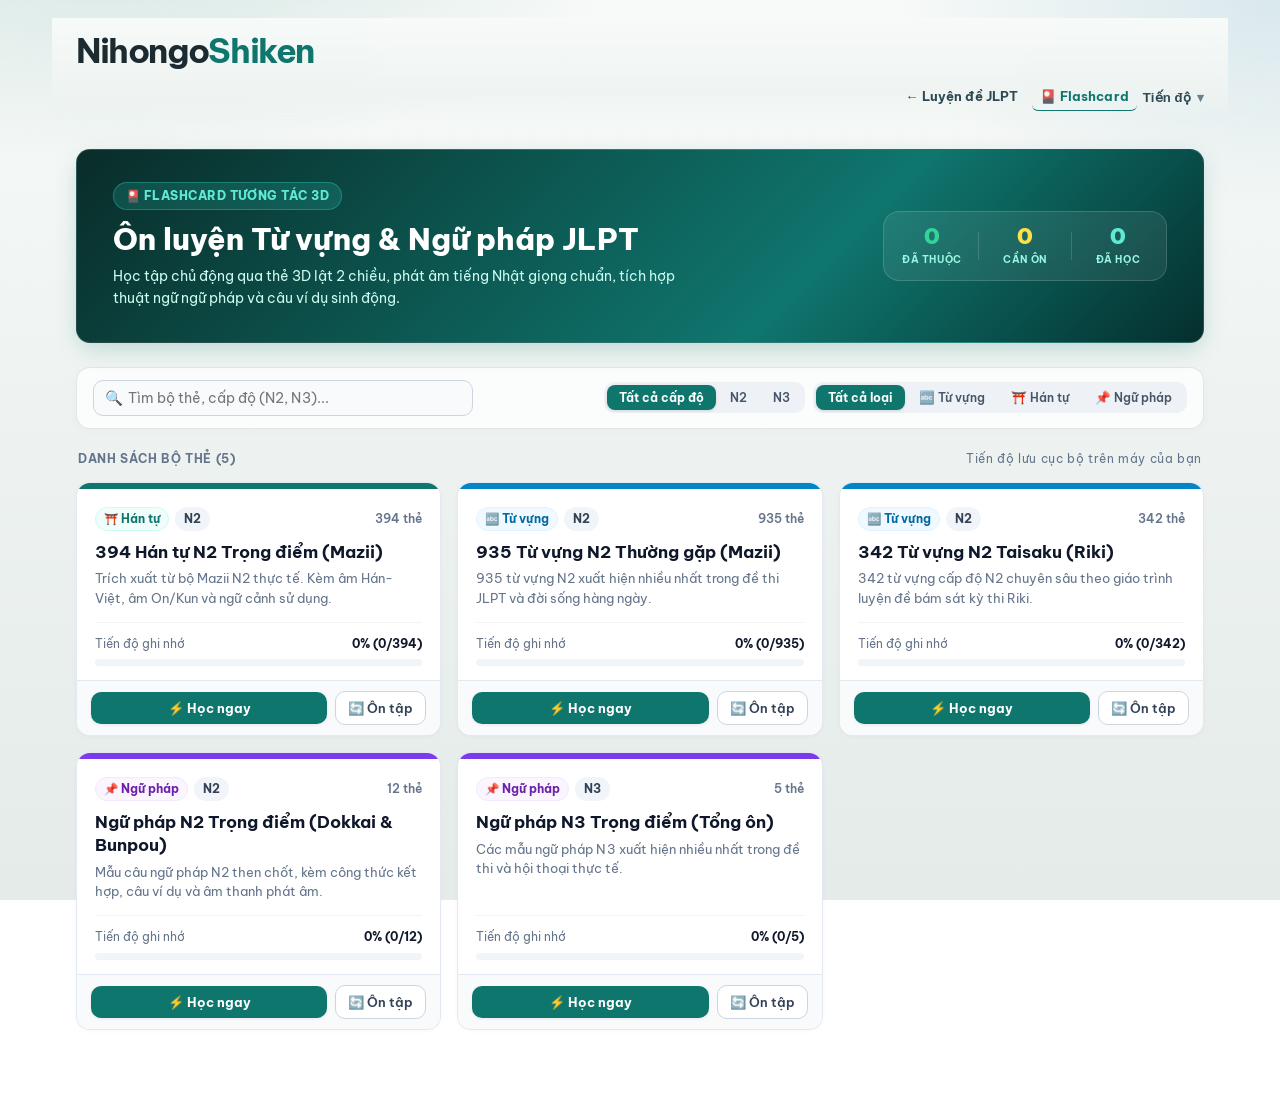
==== commit 4150f62b: "fix: dong bo giao dien header Flashcard, loai bo banner va cap nhat cache buster v2" ====
--- a/flashcards.html
+++ b/flashcards.html
@@ -11,8 +11,8 @@
   <link rel="preconnect" href="https://fonts.gstatic.com" crossorigin>
   <link href="https://fonts.googleapis.com/css2?family=Be+Vietnam+Pro:wght@400;500;600;700;800&family=Zen+Kaku+Gothic+New:wght@400;500;700;900&display=swap" rel="stylesheet">
   
-  <link rel="stylesheet" href="css/styles.css?v=20261010_01">
-  <link rel="stylesheet" href="css/flashcards.css?v=20261010_01">
+  <link rel="stylesheet" href="css/styles.css?v=20261010_02">
+  <link rel="stylesheet" href="css/flashcards.css?v=20261010_02">
 </head>
 <body>
   <div class="app fc-app">
@@ -27,8 +27,8 @@
 
       <nav class="top-nav" id="top-nav" aria-label="Điều hướng Flashcard">
         <div class="header-tools">
-          <a href="index.html" class="nav-trigger" style="text-decoration:none;">← Luyện đề JLPT</a>
-          <button type="button" class="nav-link-flashcard" style="cursor:default;">🎴 Flashcard</button>
+          <a href="index.html" class="nav-header-tool" title="Về trang chủ đề thi">← Luyện đề JLPT</a>
+          <span class="nav-header-tool active" style="color: var(--accent); cursor: default; border-bottom-color: var(--accent);">🎴 Flashcard</span>
 
           <div class="nav-group nav-group-tools" id="progress-menu-group">
             <button type="button" class="nav-trigger" id="btn-progress-trigger">Tiến độ</button>
--- a/css/styles.css
+++ b/css/styles.css
@@ -1159,110 +1159,31 @@
 }
 
 /* ========================================================
-   FLASHCARD INTEGRATION STYLES
+   HEADER TOOL NAVIGATION (Flashcards, etc.)
    ======================================================== */
-.nav-link-flashcard {
+.nav-header-tool {
   display: inline-flex;
   align-items: center;
-  gap: 6px;
+  gap: 5px;
   text-decoration: none;
-  background: linear-gradient(135deg, rgba(15, 118, 110, 0.14), rgba(15, 118, 110, 0.05));
+  font-size: 0.82rem;
+  font-weight: 700;
+  color: #2c4954;
+  letter-spacing: 0.01em;
+  padding: 4px 8px;
+  border-radius: 6px;
+  border-bottom: 1px solid transparent;
+  transition: color 0.14s var(--ease), border-color 0.14s var(--ease), background 0.14s var(--ease);
+}
+
+.nav-header-tool:hover {
+  color: var(--accent-deep);
+  border-bottom-color: rgba(15, 118, 110, 0.35);
+  background: rgba(15, 118, 110, 0.06);
+}
+
+.nav-header-tool.active {
   color: var(--accent);
-  font-weight: 700;
-  font-size: 0.85rem;
-  border: 1px solid rgba(15, 118, 110, 0.28);
-  border-radius: 999px;
-  padding: 6px 14px;
-  transition: all 0.2s var(--ease);
-  box-shadow: 0 1px 3px rgba(0, 0, 0, 0.04);
-}
-
-.nav-link-flashcard:hover {
-  background: var(--accent);
-  color: #fff;
-  border-color: var(--accent);
-  transform: translateY(-1px);
-  box-shadow: 0 4px 12px rgba(15, 118, 110, 0.28);
-}
-
-.flashcard-callout-banner {
-  display: flex;
-  align-items: center;
-  justify-content: space-between;
-  gap: 16px;
-  background: linear-gradient(135deg, #0f766e 0%, #115e59 60%, #042f2e 100%);
-  color: #fff;
-  border-radius: var(--radius);
-  padding: 16px 20px;
-  margin-bottom: 24px;
-  box-shadow: 0 4px 16px rgba(15, 118, 110, 0.18);
-  border: 1px solid rgba(255, 255, 255, 0.12);
-  animation: rise 0.4s var(--ease) both;
-}
-
-.callout-content {
-  display: flex;
-  align-items: center;
-  gap: 14px;
-}
-
-.callout-badge {
-  background: #34d399;
-  color: #064e3b;
-  font-size: 0.7rem;
-  font-weight: 800;
-  padding: 3px 8px;
-  border-radius: 6px;
-  text-transform: uppercase;
-  letter-spacing: 0.05em;
-  flex-shrink: 0;
-}
-
-.callout-text strong {
-  display: block;
-  font-size: 0.98rem;
-  font-weight: 700;
-  color: #ffffff;
-}
-
-.callout-text p {
-  font-size: 0.82rem;
-  color: #ccfbf1;
-  margin-top: 2px;
-}
-
-.btn-callout {
-  display: inline-flex;
-  align-items: center;
-  gap: 6px;
-  text-decoration: none;
-  background: #ffffff;
-  color: #0f766e;
-  font-weight: 700;
-  font-size: 0.84rem;
-  padding: 8px 16px;
-  border-radius: 10px;
-  flex-shrink: 0;
-  box-shadow: 0 2px 6px rgba(0, 0, 0, 0.1);
-  transition: all 0.2s var(--ease);
-}
-
-.btn-callout:hover {
-  background: #f0fdfa;
-  transform: translateY(-1px);
-  box-shadow: 0 4px 10px rgba(0, 0, 0, 0.15);
-}
-
-@media (max-width: 640px) {
-  .flashcard-callout-banner {
-    flex-direction: column;
-    align-items: flex-start;
-    padding: 14px 16px;
-    gap: 12px;
-  }
-  .btn-callout {
-    width: 100%;
-    justify-content: center;
-  }
-}
-
+}
+
+
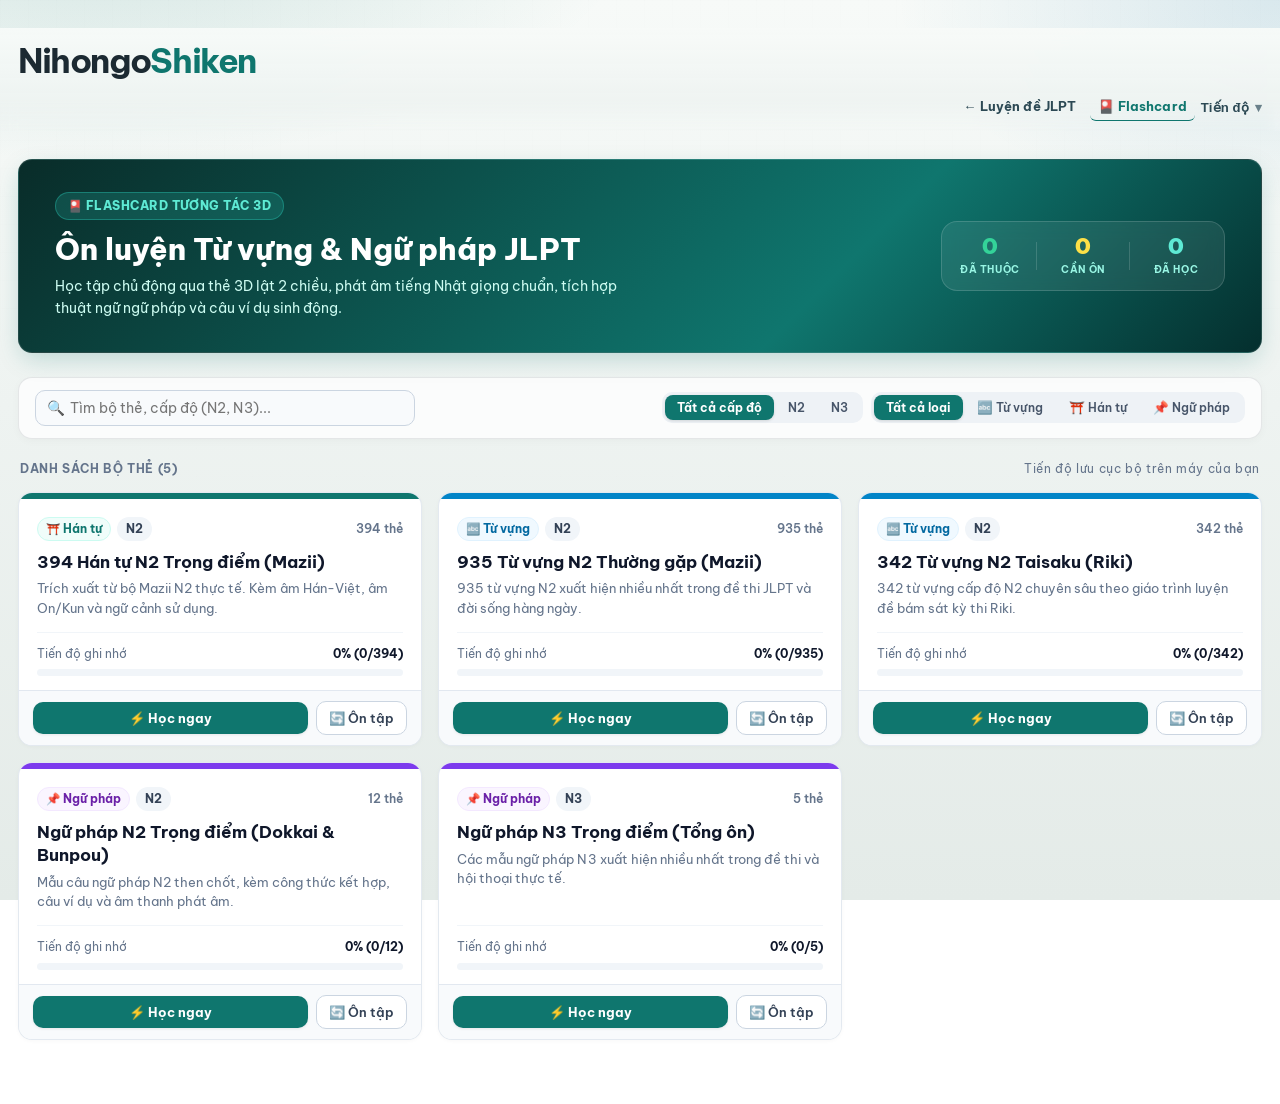
==== commit 54558311: "fix: chuyen trang flashcard sang full width dong bo voi trang chu" ====
--- a/flashcards.html
+++ b/flashcards.html
@@ -11,8 +11,8 @@
   <link rel="preconnect" href="https://fonts.gstatic.com" crossorigin>
   <link href="https://fonts.googleapis.com/css2?family=Be+Vietnam+Pro:wght@400;500;600;700;800&family=Zen+Kaku+Gothic+New:wght@400;500;700;900&display=swap" rel="stylesheet">
   
-  <link rel="stylesheet" href="css/styles.css?v=20261010_02">
-  <link rel="stylesheet" href="css/flashcards.css?v=20261010_02">
+  <link rel="stylesheet" href="css/styles.css?v=20261010_03">
+  <link rel="stylesheet" href="css/flashcards.css?v=20261010_03">
 </head>
 <body>
   <div class="app fc-app">
--- a/css/flashcards.css
+++ b/css/flashcards.css
@@ -5,9 +5,10 @@
 
 /* App Container */
 .fc-app {
-  max-width: 1160px;
-  margin: 0 auto;
-  padding: 18px 16px 64px;
+  width: 100%;
+  max-width: none;
+  margin: 0;
+  padding: 28px 18px 64px;
 }
 
 /* Hero Section */
@@ -231,20 +232,8 @@
 
 .fc-grid {
   display: grid;
-  grid-template-columns: 1fr;
+  grid-template-columns: repeat(auto-fill, minmax(320px, 1fr));
   gap: 16px;
-}
-
-@media (min-width: 640px) {
-  .fc-grid {
-    grid-template-columns: repeat(2, 1fr);
-  }
-}
-
-@media (min-width: 980px) {
-  .fc-grid {
-    grid-template-columns: repeat(3, 1fr);
-  }
 }
 
 /* Deck Card */
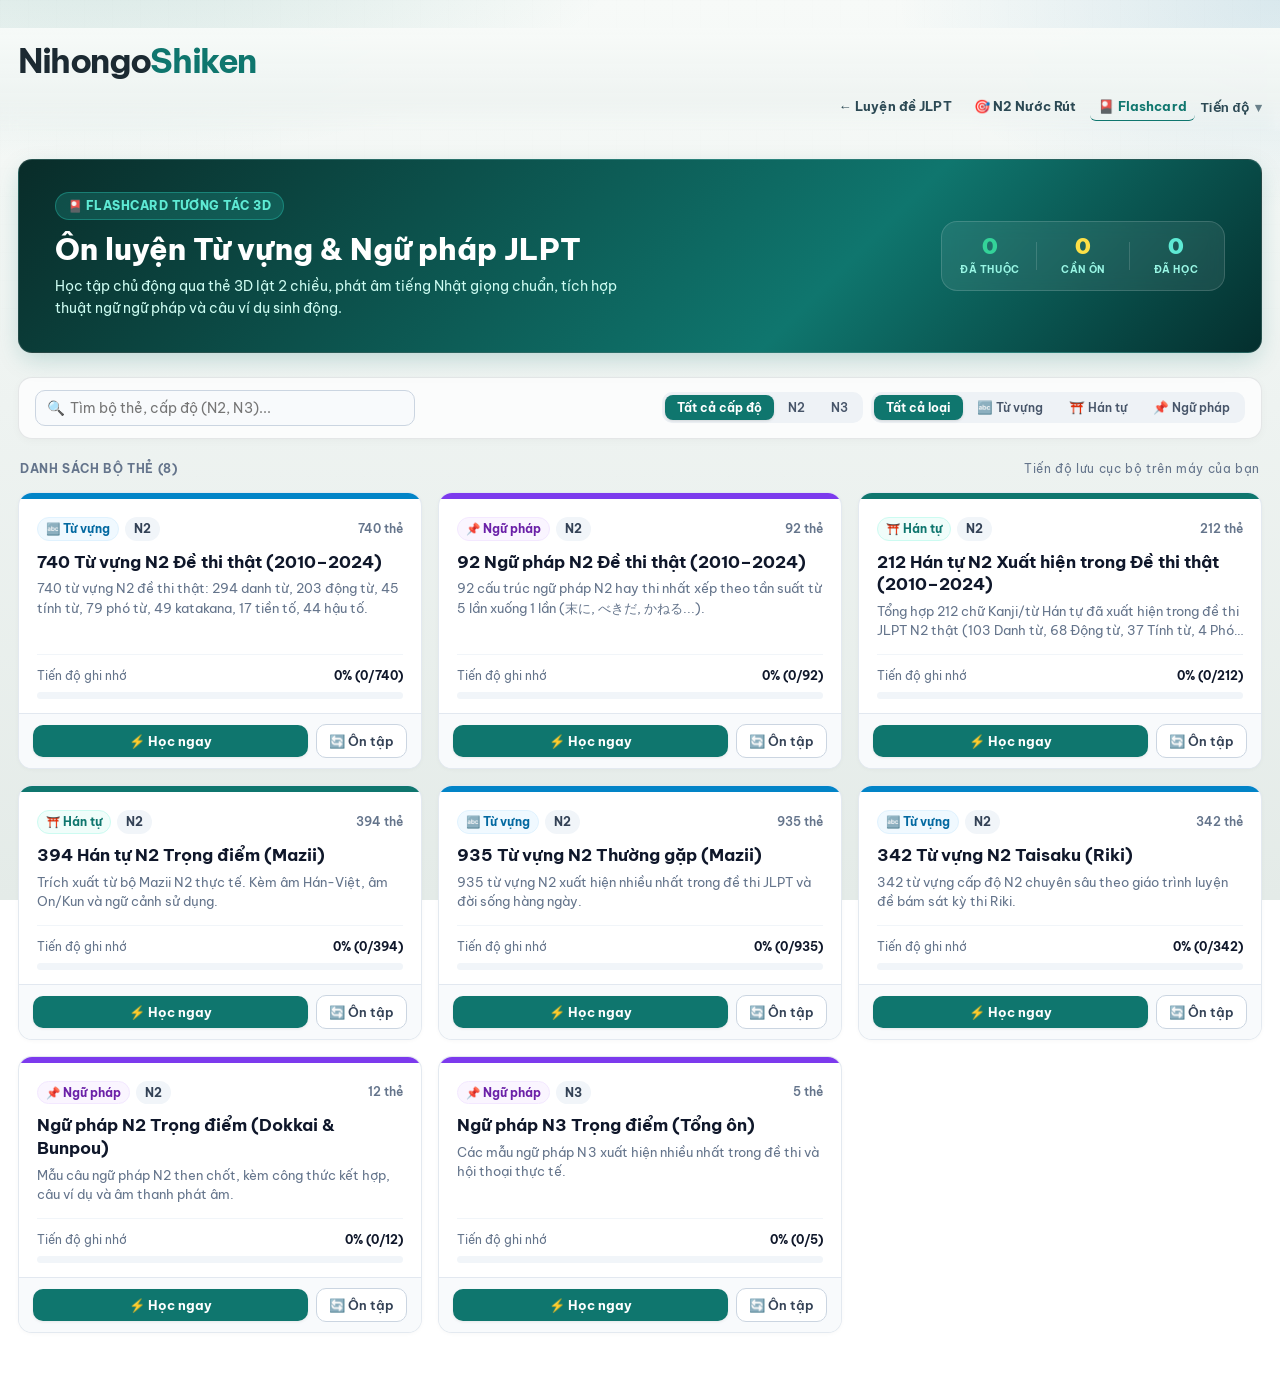
==== commit 432720dc: "feat: tich hop lo trinh N2 Nuoc Rut 28 ngay (2010-2024) va 3 bo the flashcard Riki" ====
--- a/flashcards.html
+++ b/flashcards.html
@@ -28,6 +28,7 @@
       <nav class="top-nav" id="top-nav" aria-label="Điều hướng Flashcard">
         <div class="header-tools">
           <a href="index.html" class="nav-header-tool" title="Về trang chủ đề thi">← Luyện đề JLPT</a>
+          <a href="n2-sprint.html" class="nav-header-tool" title="Chiến dịch 28 ngày N2 Nước Rút (Đề thi 2010–2024)">🎯 N2 Nước Rút</a>
           <span class="nav-header-tool active" style="color: var(--accent); cursor: default; border-bottom-color: var(--accent);">🎴 Flashcard</span>
 
           <div class="nav-group nav-group-tools" id="progress-menu-group">
--- a/css/styles.css
+++ b/css/styles.css
@@ -1187,3 +1187,327 @@
 }
 
 
+/* ========================================================
+   DASHBOARD TOOLBAR, FILTERS & LIST VIEW (1-LINE COMPACT)
+   ======================================================== */
+.dash-toolbar {
+  display: flex;
+  flex-direction: column;
+  gap: 10px;
+  padding: 12px 14px;
+  margin-bottom: 14px;
+  border-radius: var(--radius);
+  background: var(--surface-solid);
+  border: 1px solid var(--line);
+  box-shadow: 0 6px 20px rgba(28, 42, 50, 0.04);
+}
+
+.dash-toolbar-top {
+  display: flex;
+  flex-wrap: wrap;
+  align-items: center;
+  gap: 8px;
+}
+
+.dash-search-wrap {
+  position: relative;
+  flex: 1 1 260px;
+  min-width: 200px;
+}
+
+.dash-search-icon {
+  position: absolute;
+  left: 11px;
+  top: 50%;
+  transform: translateY(-50%);
+  font-size: 0.85rem;
+  pointer-events: none;
+  opacity: 0.65;
+}
+
+.dash-search-input {
+  width: 100%;
+  padding: 7px 12px 7px 34px;
+  border-radius: 9px;
+  border: 1px solid var(--line);
+  background: #f7faf9;
+  font: inherit;
+  font-size: 0.85rem;
+  color: var(--ink);
+  transition: border-color 0.16s var(--ease), background 0.16s var(--ease), box-shadow 0.16s var(--ease);
+}
+
+.dash-search-input:focus {
+  outline: none;
+  background: #fff;
+  border-color: rgba(15, 118, 110, 0.45);
+  box-shadow: 0 0 0 3px var(--accent-wash);
+}
+
+.dash-controls {
+  display: flex;
+  flex-wrap: wrap;
+  align-items: center;
+  gap: 6px;
+}
+
+.dash-select {
+  padding: 7px 10px;
+  border-radius: 9px;
+  border: 1px solid var(--line);
+  background: #f7faf9;
+  font: inherit;
+  font-size: 0.81rem;
+  font-weight: 600;
+  color: var(--ink-soft);
+  cursor: pointer;
+  transition: border-color 0.16s var(--ease), background 0.16s var(--ease);
+}
+
+.dash-select:hover,
+.dash-select:focus {
+  outline: none;
+  background: #fff;
+  border-color: rgba(15, 118, 110, 0.4);
+}
+
+.dash-view-toggle {
+  display: inline-flex;
+  border: 1px solid var(--line);
+  border-radius: 9px;
+  overflow: hidden;
+  background: #f2f6f5;
+}
+
+.view-btn {
+  appearance: none;
+  border: 0;
+  background: transparent;
+  padding: 7px 11px;
+  font: inherit;
+  font-size: 0.8rem;
+  font-weight: 700;
+  color: var(--muted);
+  cursor: pointer;
+  transition: background 0.15s var(--ease), color 0.15s var(--ease);
+}
+
+.view-btn + .view-btn {
+  border-left: 1px solid var(--line);
+}
+
+.view-btn.active {
+  background: var(--accent);
+  color: #fff;
+}
+
+.dash-toolbar-bottom {
+  display: flex;
+  flex-wrap: wrap;
+  align-items: center;
+  justify-content: space-between;
+  gap: 8px;
+  padding-top: 8px;
+  border-top: 1px dashed var(--line);
+}
+
+.dash-track-pills {
+  display: flex;
+  flex-wrap: wrap;
+  gap: 6px;
+}
+
+.filter-pill {
+  appearance: none;
+  border: 1px solid var(--line);
+  background: #f5f9f8;
+  color: var(--ink-soft);
+  border-radius: 999px;
+  padding: 4px 11px;
+  font: inherit;
+  font-size: 0.76rem;
+  font-weight: 700;
+  cursor: pointer;
+  transition: all 0.15s var(--ease);
+}
+
+.filter-pill:hover {
+  border-color: rgba(15, 118, 110, 0.35);
+  color: var(--accent-deep);
+}
+
+.filter-pill.active {
+  background: var(--accent);
+  border-color: var(--accent);
+  color: #fff;
+}
+
+.dash-result-count {
+  font-size: 0.78rem;
+  font-weight: 600;
+  color: var(--muted);
+}
+
+.exam-card-top {
+  display: flex;
+  align-items: center;
+  justify-content: space-between;
+  gap: 8px;
+  margin-bottom: 8px;
+}
+
+.exam-card-top .exam-code {
+  margin-bottom: 0;
+}
+
+.card-date {
+  font-size: 0.72rem;
+  color: var(--muted);
+  font-weight: 600;
+}
+
+/* 1-Line Compact List View */
+.exam-list-table {
+  display: flex;
+  flex-direction: column;
+  gap: 5px;
+}
+
+.exam-row {
+  position: relative;
+  overflow: hidden;
+  display: flex;
+  align-items: center;
+  gap: 10px;
+  padding: 7px 12px 7px 14px;
+  min-height: 38px;
+  border-radius: 9px;
+  background: var(--surface-solid);
+  border: 1px solid var(--line);
+  cursor: pointer;
+  white-space: nowrap;
+  transition: border-color 0.14s var(--ease), background 0.14s var(--ease);
+}
+
+.exam-row::before {
+  content: "";
+  position: absolute;
+  left: 0;
+  top: 0;
+  bottom: 0;
+  width: 4px;
+  background: var(--accent);
+}
+
+.exam-row[data-topic="kanji"]::before { background: var(--kanji); }
+.exam-row[data-topic="vocabulary"]::before { background: var(--vocab); }
+.exam-row[data-topic="grammar"]::before { background: var(--grammar); }
+
+.exam-row:hover {
+  background: #f4faf8;
+  border-color: rgba(15, 118, 110, 0.38);
+}
+
+.exam-row:focus-visible {
+  outline: none;
+  box-shadow: 0 0 0 3px var(--accent-wash);
+  border-color: rgba(15, 118, 110, 0.45);
+}
+
+.exam-row-index {
+  flex: 0 0 24px;
+  font-size: 0.74rem;
+  font-weight: 700;
+  color: var(--muted);
+  text-align: right;
+}
+
+.exam-row-code {
+  flex: 0 0 auto;
+  margin-bottom: 0 !important;
+  padding: 2px 7px;
+  font-size: 0.7rem;
+}
+
+.exam-row-title {
+  flex: 1 1 auto;
+  min-width: 0;
+  overflow: hidden;
+  text-overflow: ellipsis;
+  white-space: nowrap;
+  font-size: 0.88rem;
+  font-weight: 600;
+  color: var(--ink);
+}
+
+.badge-track,
+.badge-topic {
+  flex: 0 0 auto;
+  display: inline-flex;
+  align-items: center;
+  font-size: 0.7rem;
+  font-weight: 700;
+  padding: 2px 7px;
+  border-radius: 5px;
+}
+
+.badge-track {
+  background: rgba(28, 42, 50, 0.07);
+  color: var(--ink-soft);
+}
+
+.badge-topic {
+  background: var(--accent-wash);
+  color: var(--accent-deep);
+}
+
+.badge-topic[data-topic="vocabulary"] {
+  background: rgba(3, 105, 161, 0.12);
+  color: #0369a1;
+}
+
+.badge-topic[data-topic="grammar"] {
+  background: rgba(124, 58, 237, 0.12);
+  color: #6d28d9;
+}
+
+.badge-date {
+  flex: 0 0 74px;
+  font-size: 0.74rem;
+  color: var(--muted);
+  font-weight: 600;
+  text-align: right;
+}
+
+.exam-row-qcount {
+  flex: 0 0 52px;
+  font-size: 0.76rem;
+  color: var(--muted);
+  text-align: right;
+}
+
+.exam-row-score {
+  flex: 0 0 64px;
+  font-size: 0.76rem;
+  font-weight: 700;
+  color: var(--ok);
+  text-align: right;
+}
+
+.exam-row-score.empty {
+  color: var(--muted);
+  font-weight: 500;
+}
+
+@media (max-width: 720px) {
+  .badge-track,
+  .badge-date,
+  .exam-row-index {
+    display: none;
+  }
+
+  .exam-row {
+    gap: 6px;
+    padding: 7px 10px;
+  }
+}
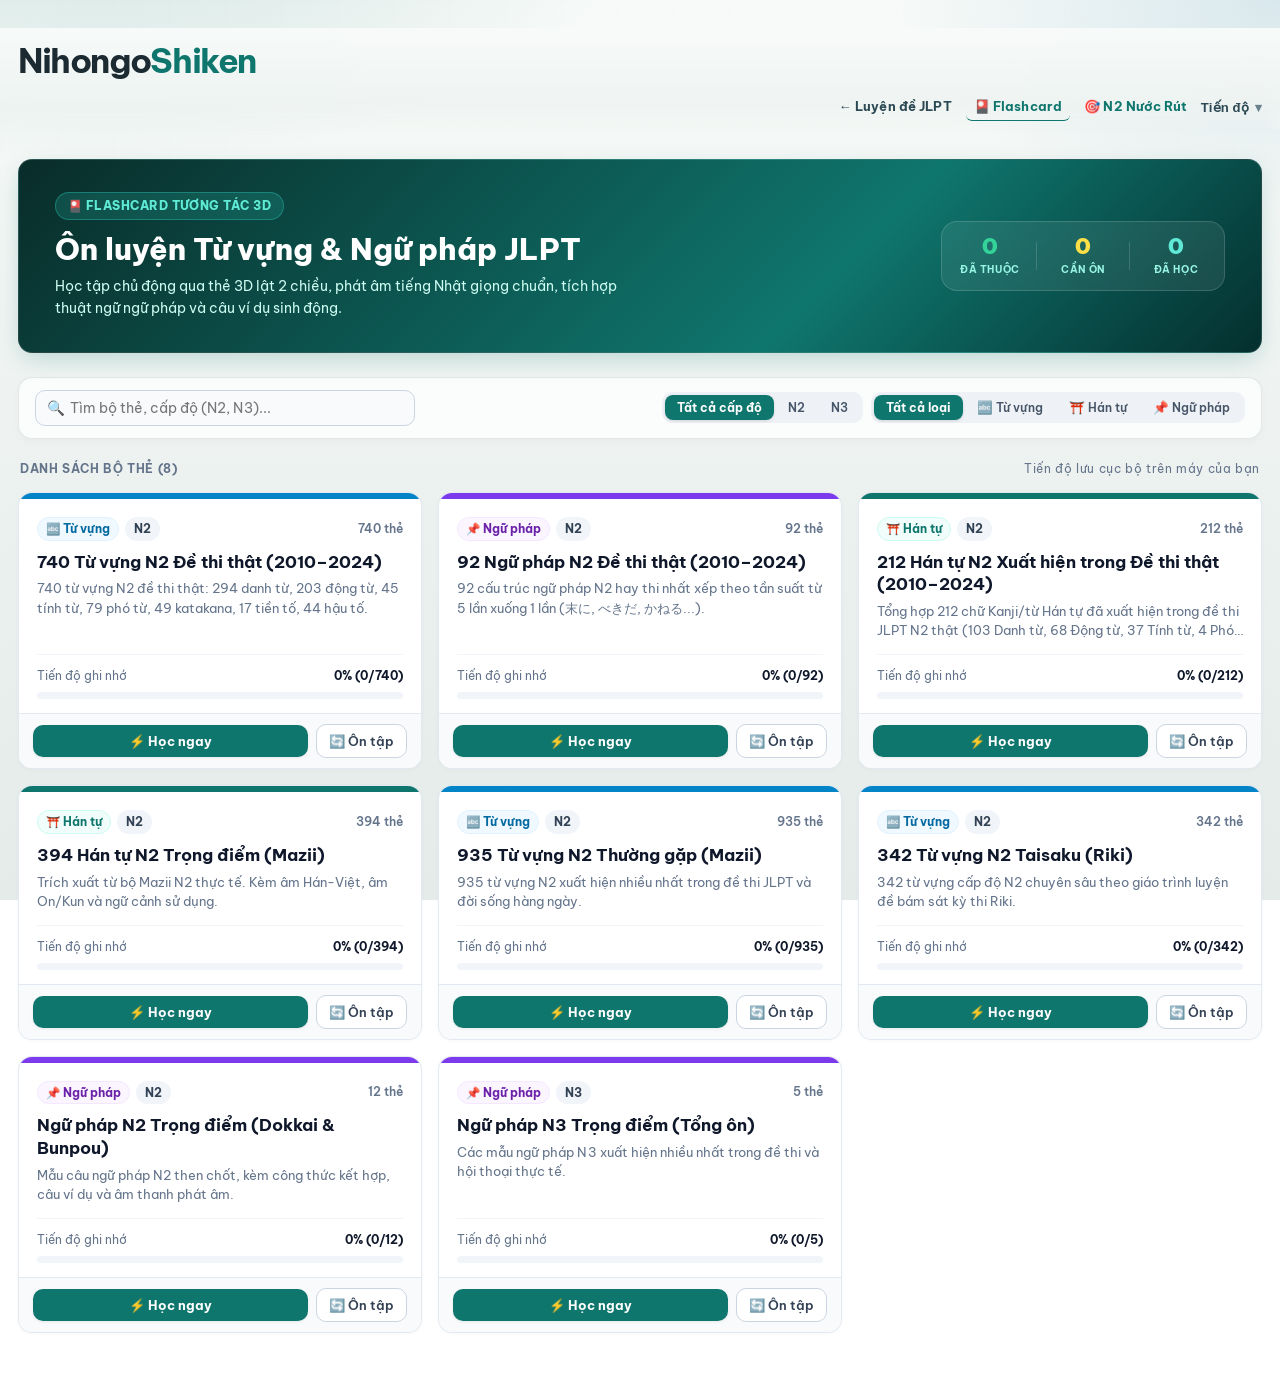
==== commit d53b96a1: "fix: sua loi parse nghia bi dau ngoac trong trac nghiem va chuyen vi tri nut N2 Nuoc Rut ke nut Flas" ====
--- a/flashcards.html
+++ b/flashcards.html
@@ -28,9 +28,8 @@
       <nav class="top-nav" id="top-nav" aria-label="Điều hướng Flashcard">
         <div class="header-tools">
           <a href="index.html" class="nav-header-tool" title="Về trang chủ đề thi">← Luyện đề JLPT</a>
-          <a href="n2-sprint.html" class="nav-header-tool" title="Chiến dịch 28 ngày N2 Nước Rút (Đề thi 2010–2024)">🎯 N2 Nước Rút</a>
           <span class="nav-header-tool active" style="color: var(--accent); cursor: default; border-bottom-color: var(--accent);">🎴 Flashcard</span>
-
+          <a href="n2-sprint.html" class="nav-header-tool" title="Chiến dịch 28 ngày N2 Nước Rút (Đề thi 2010–2024)" style="color: var(--accent); font-weight: 700;">🎯 N2 Nước Rút</a>
           <div class="nav-group nav-group-tools" id="progress-menu-group">
             <button type="button" class="nav-trigger" id="btn-progress-trigger">Tiến độ</button>
             <div class="nav-list nav-list-tools">
